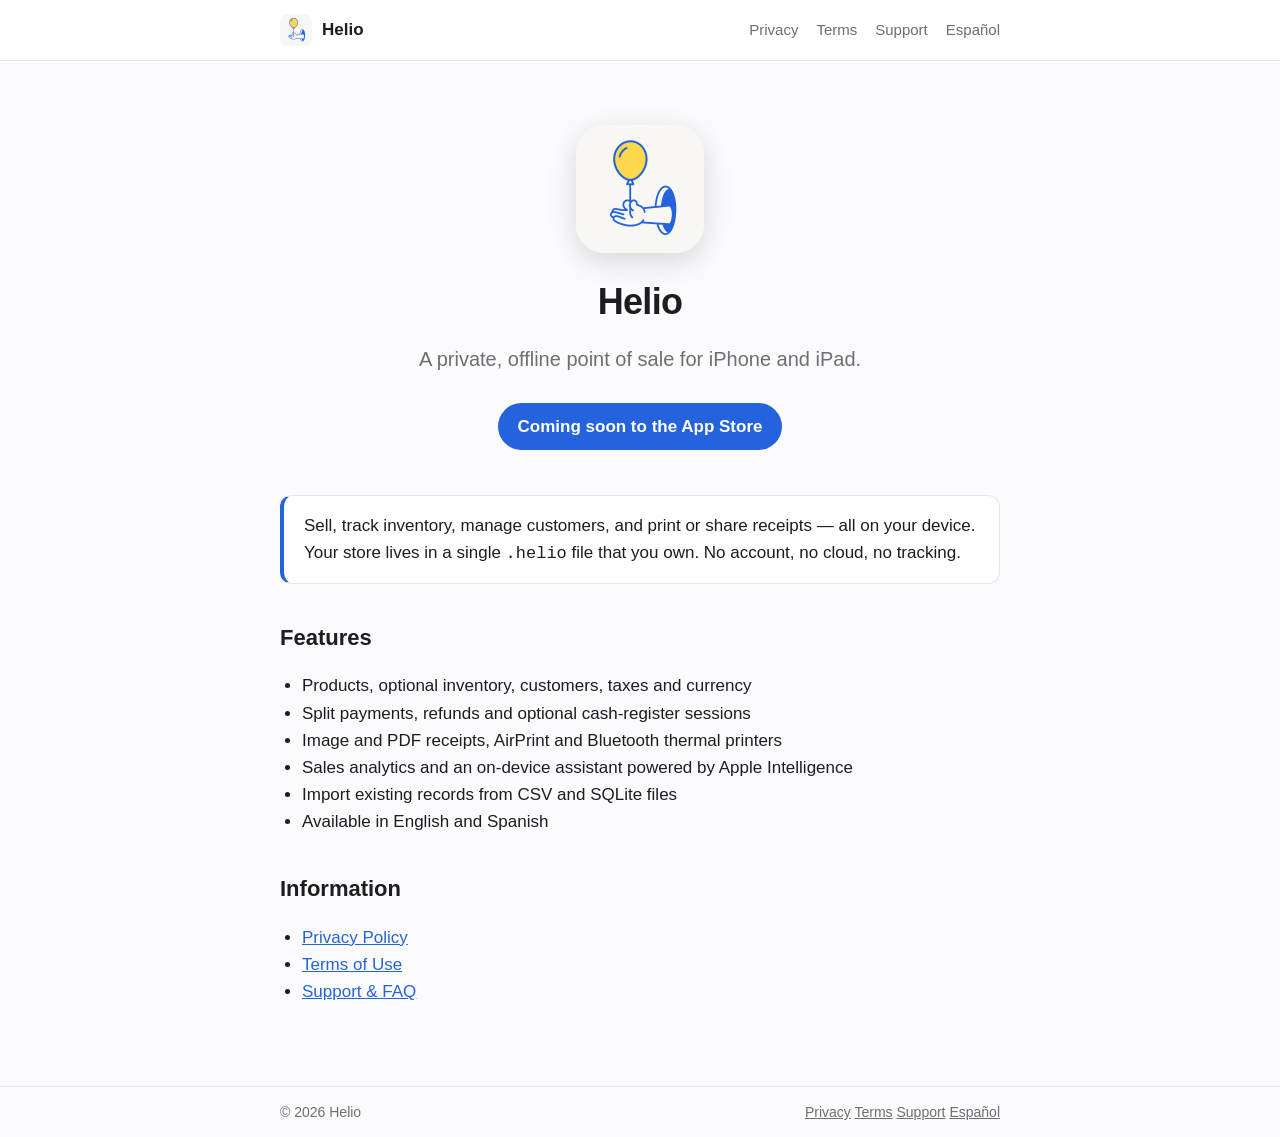
==== index.html @ c1da2124 "Helio legal & support site: privacy, terms, support (EN/ES) Co-Authored-By: Claude Opus 5 <noreply@a" ====
<!doctype html>
<html lang="en">
<head>
<meta charset="utf-8">
<meta name="viewport" content="width=device-width, initial-scale=1">
<title>Point of sale for iPhone and iPad · Helio</title>
<meta name="description" content="Point of sale for iPhone and iPad for Helio">
<link rel="icon" href="./assets/icon.png">
<style>
  :root { --accent: #2563DC; --bg: #fbfbfd; --fg: #1d1d1f; --muted: #6e6e73; --card: #fff; --line: #e5e5ea; }
  @media (prefers-color-scheme: dark) {
    :root { --bg: #000; --fg: #f5f5f7; --muted: #a1a1a6; --card: #1c1c1e; --line: #38383a; }
  }
  * { box-sizing: border-box; }
  body { margin: 0; background: var(--bg); color: var(--fg); font: 17px/1.6 -apple-system, BlinkMacSystemFont, "SF Pro Text", "Segoe UI", Roboto, sans-serif; -webkit-font-smoothing: antialiased; }
  header { border-bottom: 1px solid var(--line); background: var(--card); }
  .bar { max-width: 760px; margin: 0 auto; padding: 14px 20px; display: flex; align-items: center; gap: 16px; flex-wrap: wrap; }
  .brand { display: flex; align-items: center; gap: 10px; font-weight: 600; color: var(--fg); text-decoration: none; }
  .brand img { width: 32px; height: 32px; border-radius: 8px; }
  nav { margin-left: auto; display: flex; gap: 18px; font-size: 15px; }
  nav a { color: var(--muted); text-decoration: none; }
  nav a:hover, nav a[aria-current="page"] { color: var(--fg); }
  main { max-width: 760px; margin: 0 auto; padding: 40px 20px 64px; }
  h1 { font-size: 36px; line-height: 1.15; margin: 0 0 6px; letter-spacing: -0.02em; }
  h2 { font-size: 22px; margin: 36px 0 8px; }
  h3 { font-size: 18px; margin: 24px 0 4px; }
  .meta { color: var(--muted); font-size: 15px; margin-bottom: 28px; }
  .summary { background: var(--card); border: 1px solid var(--line); border-left: 4px solid var(--accent); border-radius: 12px; padding: 16px 20px; margin: 20px 0; }
  a { color: var(--accent); }
  ul { padding-left: 22px; }
  details { background: var(--card); border: 1px solid var(--line); border-radius: 12px; padding: 12px 18px; margin: 10px 0; }
  summary { cursor: pointer; font-weight: 600; }
  .button { display: inline-block; background: var(--accent); color: #fff; padding: 10px 20px; border-radius: 999px; text-decoration: none; font-weight: 600; }
  footer { border-top: 1px solid var(--line); color: var(--muted); font-size: 14px; }
  footer .bar { justify-content: space-between; }
  footer a { color: var(--muted); }
</style>
</head>
<body>
<header>
  <div class="bar">
    <a class="brand" href="./"><img src="./assets/icon.png" alt="">Helio</a>
    <nav><a href="./privacy/">Privacy</a> <a href="./terms/">Terms</a> <a href="./support/">Support</a> <a href="./es/" hreflang="es" lang="es">Español</a></nav>
  </div>
</header>
<main>

<div style="text-align:center;padding:24px 0 8px">
  <img src="./assets/icon.png" alt="Helio app icon" width="128" height="128" style="border-radius:28px;box-shadow:0 8px 30px rgba(0,0,0,.15)">
  <h1 style="margin-top:20px">Helio</h1>
  <p class="meta" style="font-size:20px">A private, offline point of sale for iPhone and iPad.</p>
  <p><a class="button" href="#" aria-disabled="true">Coming soon to the App Store</a></p>
</div>
<div class="summary">Sell, track inventory, manage customers, and print or share receipts — all on your device. Your store lives in a single <code>.helio</code> file that you own. No account, no cloud, no tracking.</div>
<h2>Features</h2>
<ul>
  <li>Products, optional inventory, customers, taxes and currency</li>
  <li>Split payments, refunds and optional cash-register sessions</li>
  <li>Image and PDF receipts, AirPrint and Bluetooth thermal printers</li>
  <li>Sales analytics and an on-device assistant powered by Apple Intelligence</li>
  <li>Import existing records from CSV and SQLite files</li>
  <li>Available in English and Spanish</li>
</ul>
<h2>Information</h2>
<ul>
  <li><a href="./privacy/">Privacy Policy</a></li>
  <li><a href="./terms/">Terms of Use</a></li>
  <li><a href="./support/">Support &amp; FAQ</a></li>
</ul>

</main>
<footer>
  <div class="bar">
    <span>© 2026 Helio</span>
    <span><a href="./privacy/">Privacy</a> <a href="./terms/">Terms</a> <a href="./support/">Support</a> <a href="./es/" hreflang="es" lang="es">Español</a></span>
  </div>
</footer>
</body>
</html>
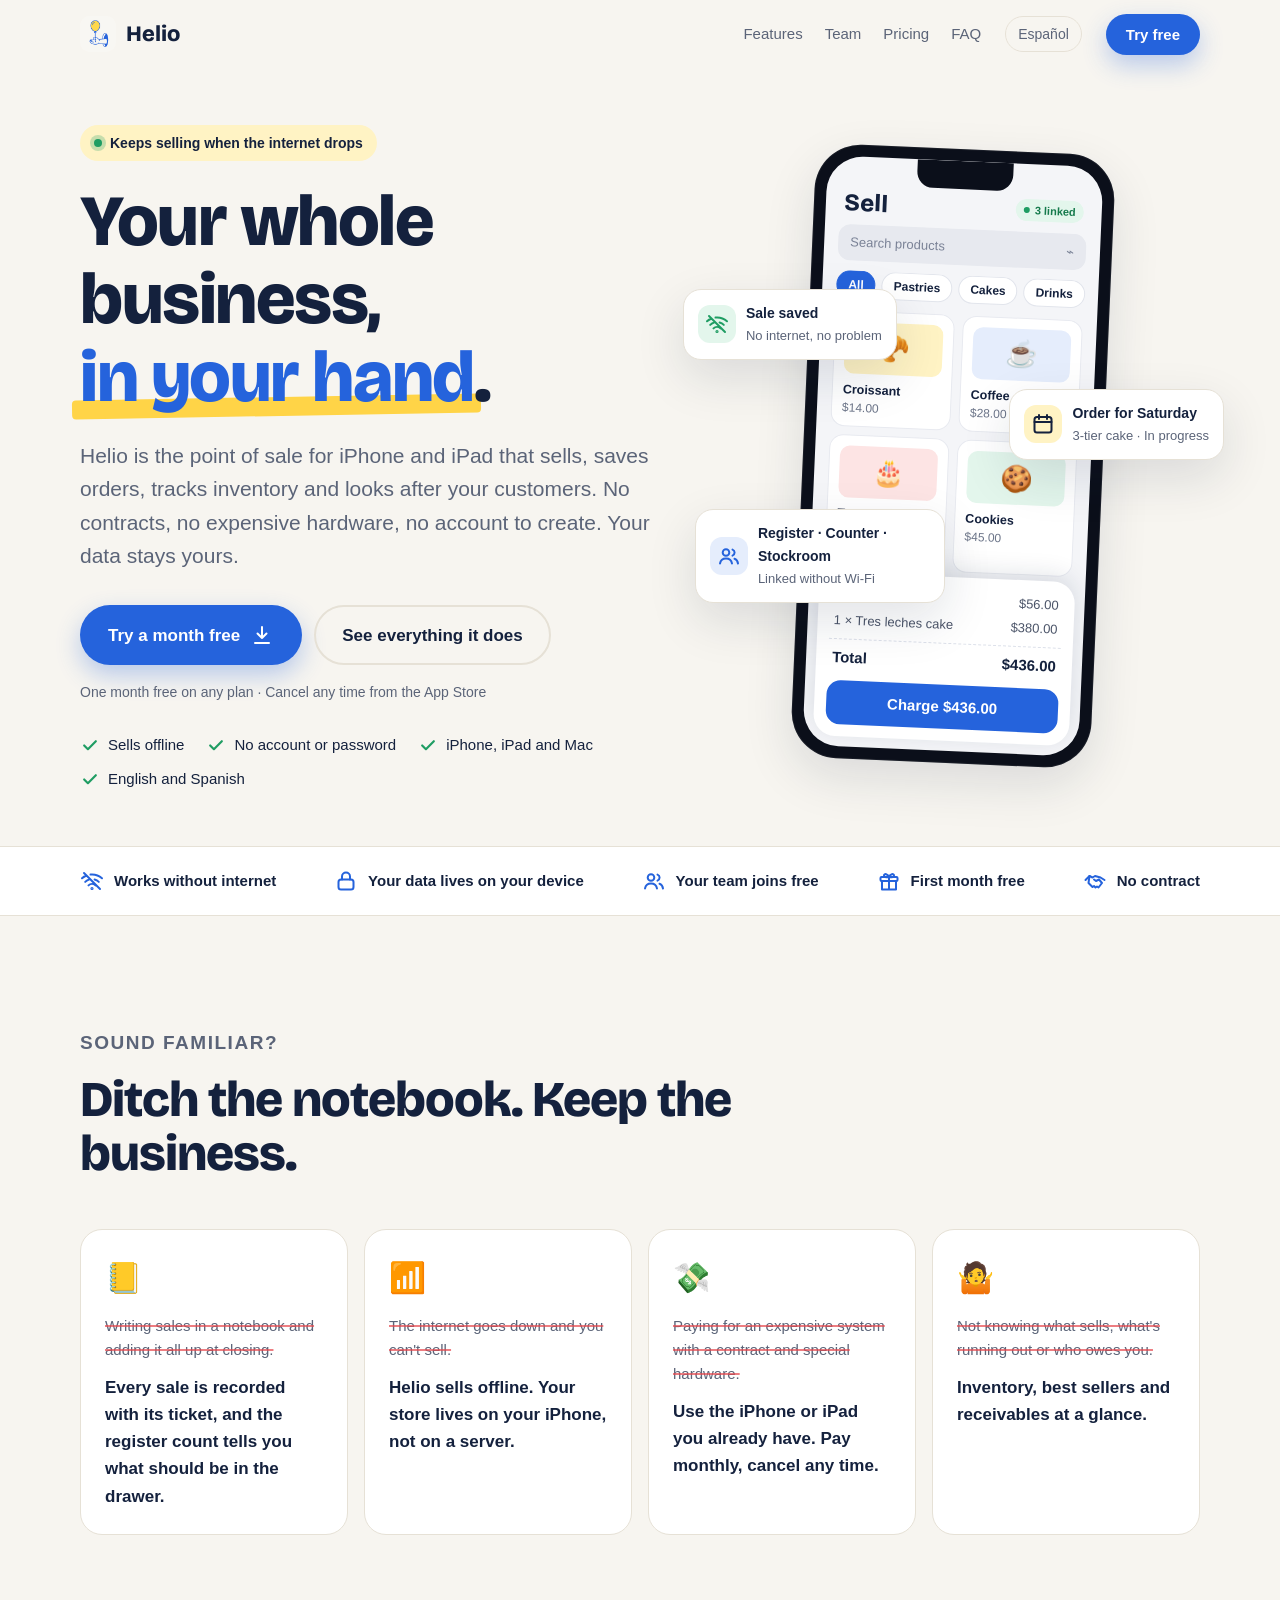
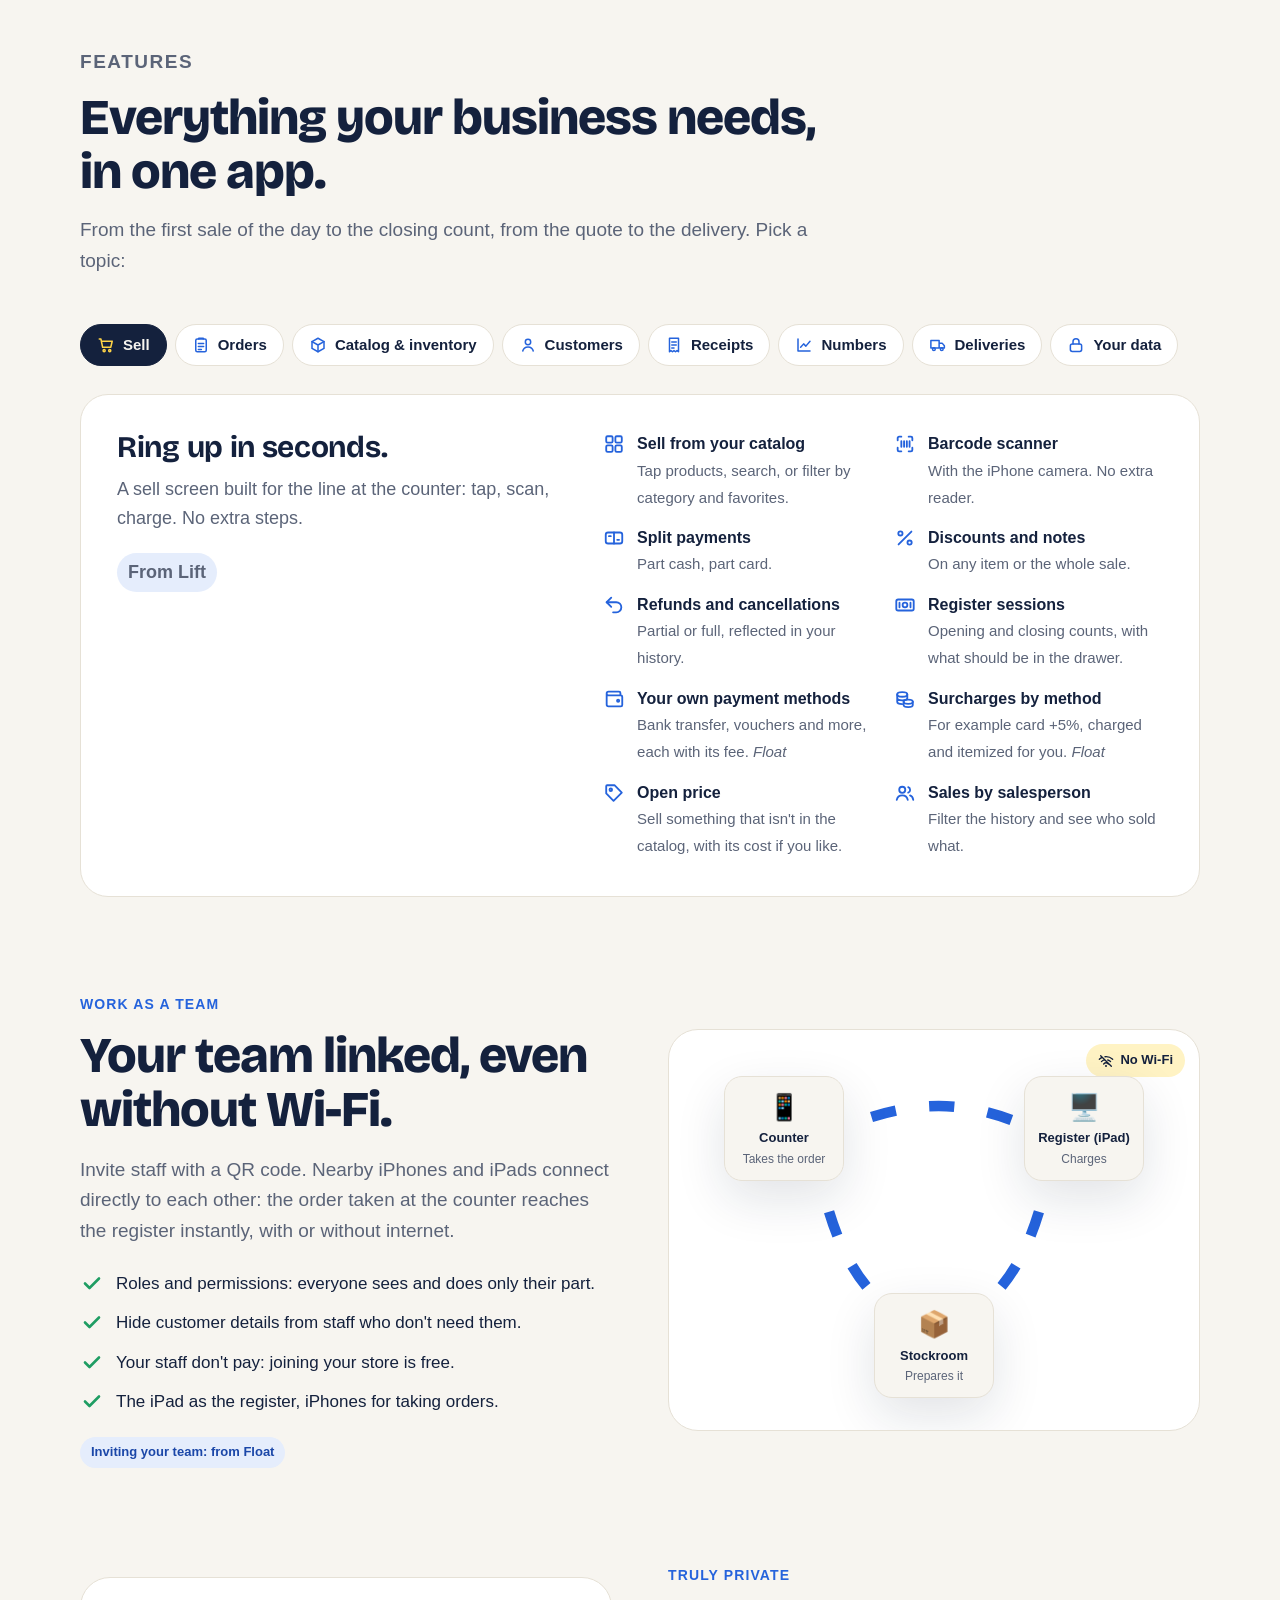
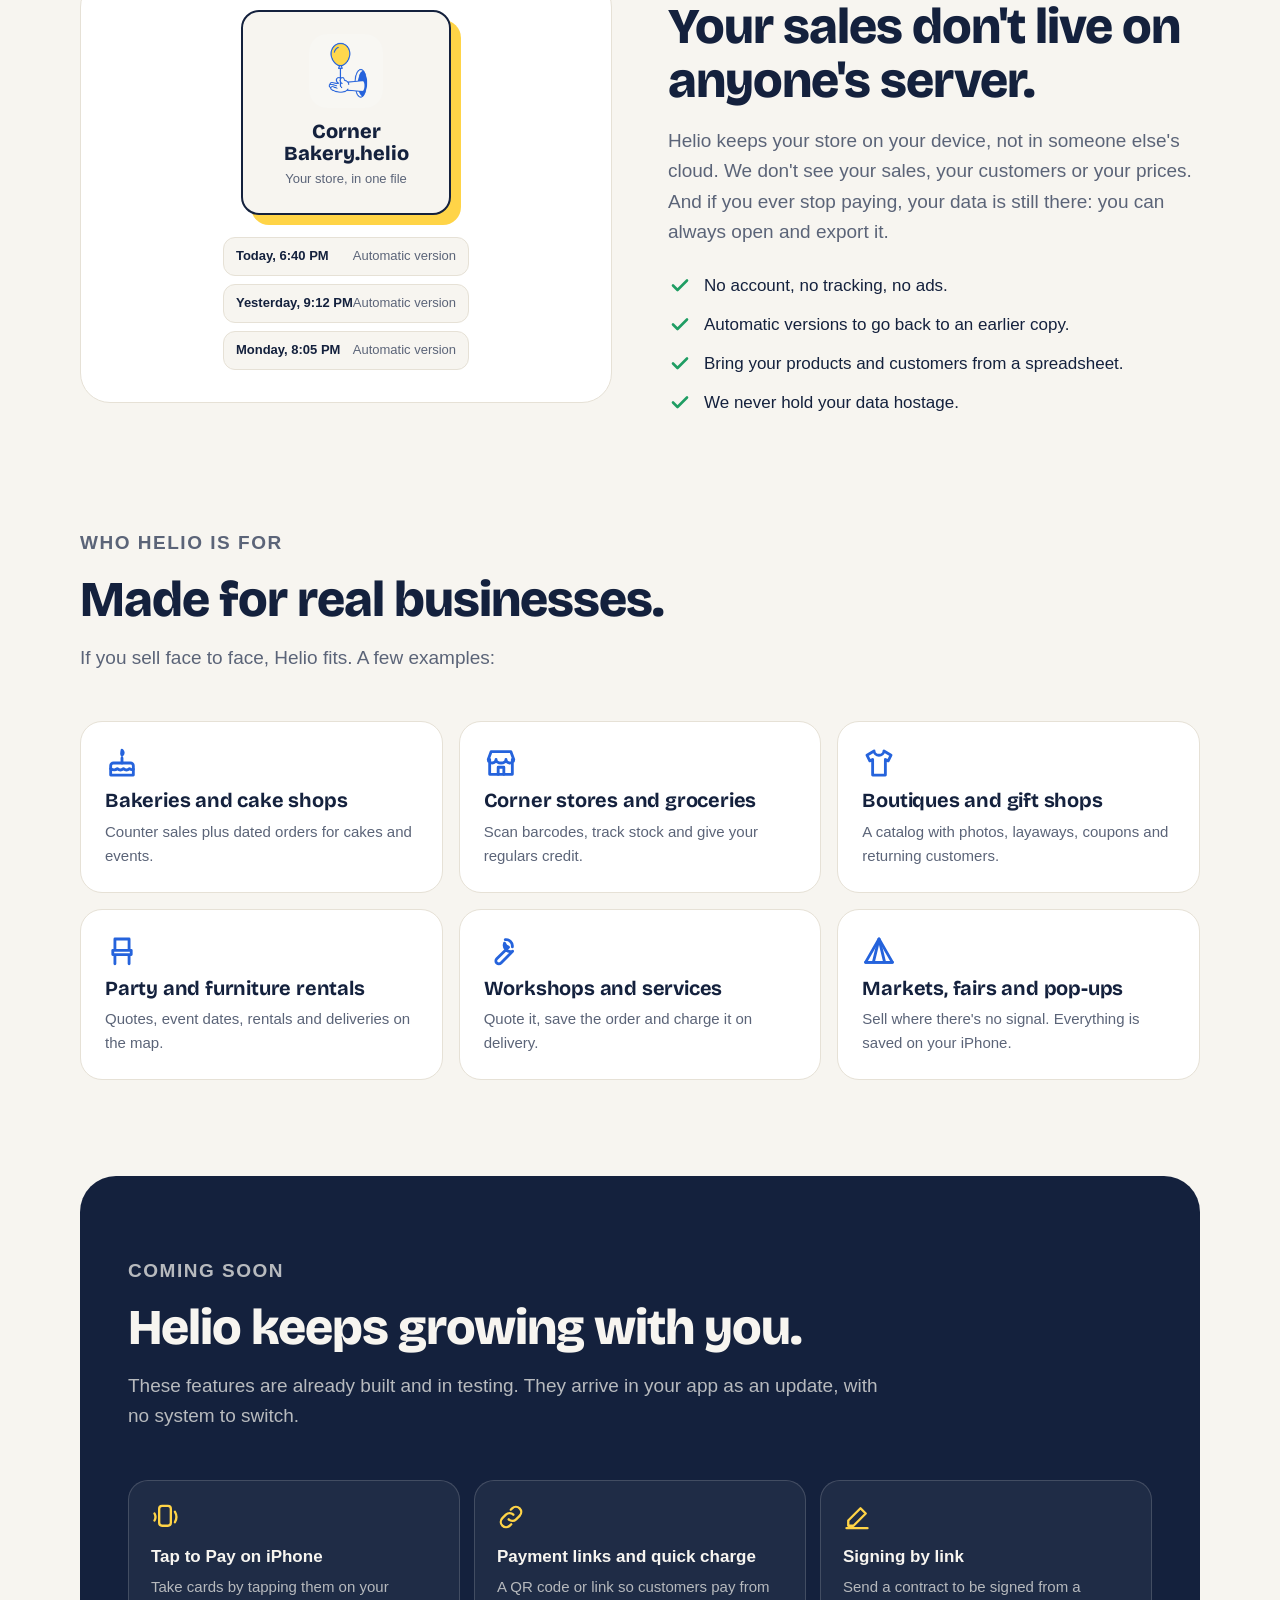
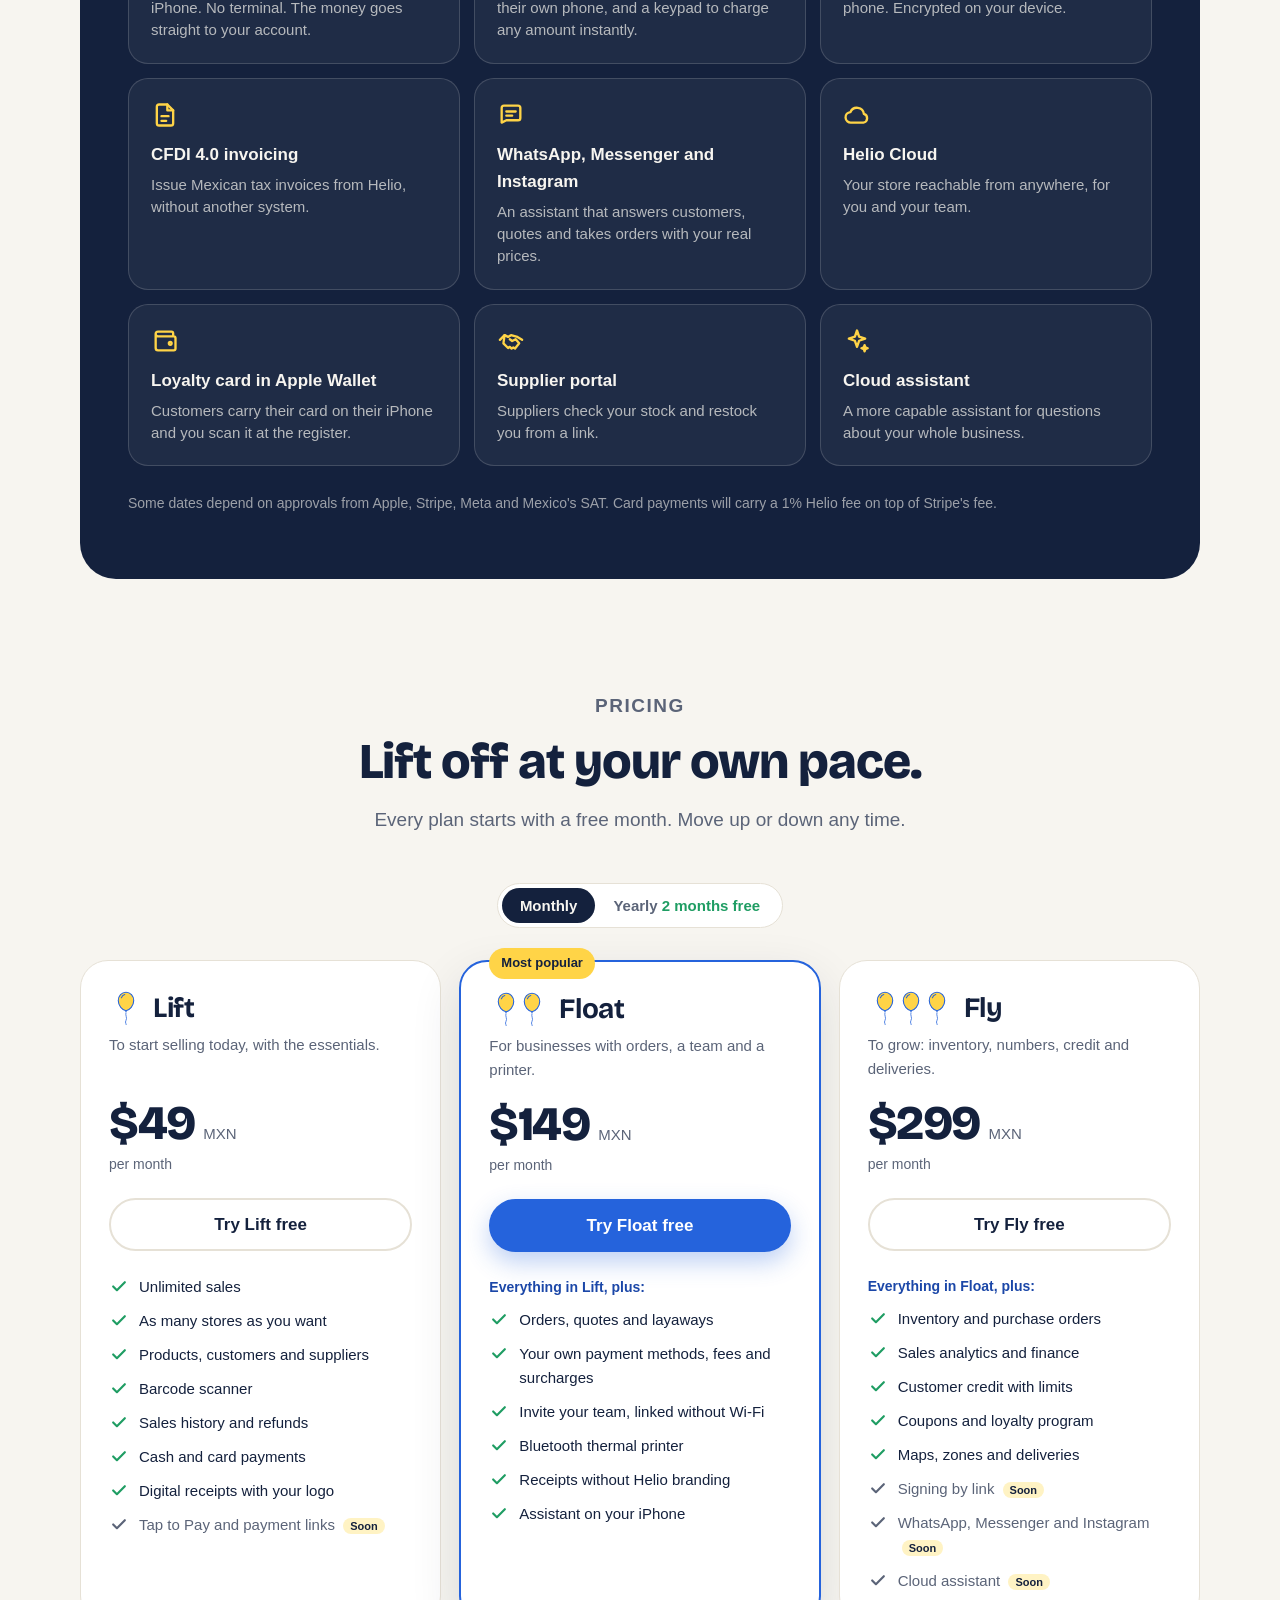
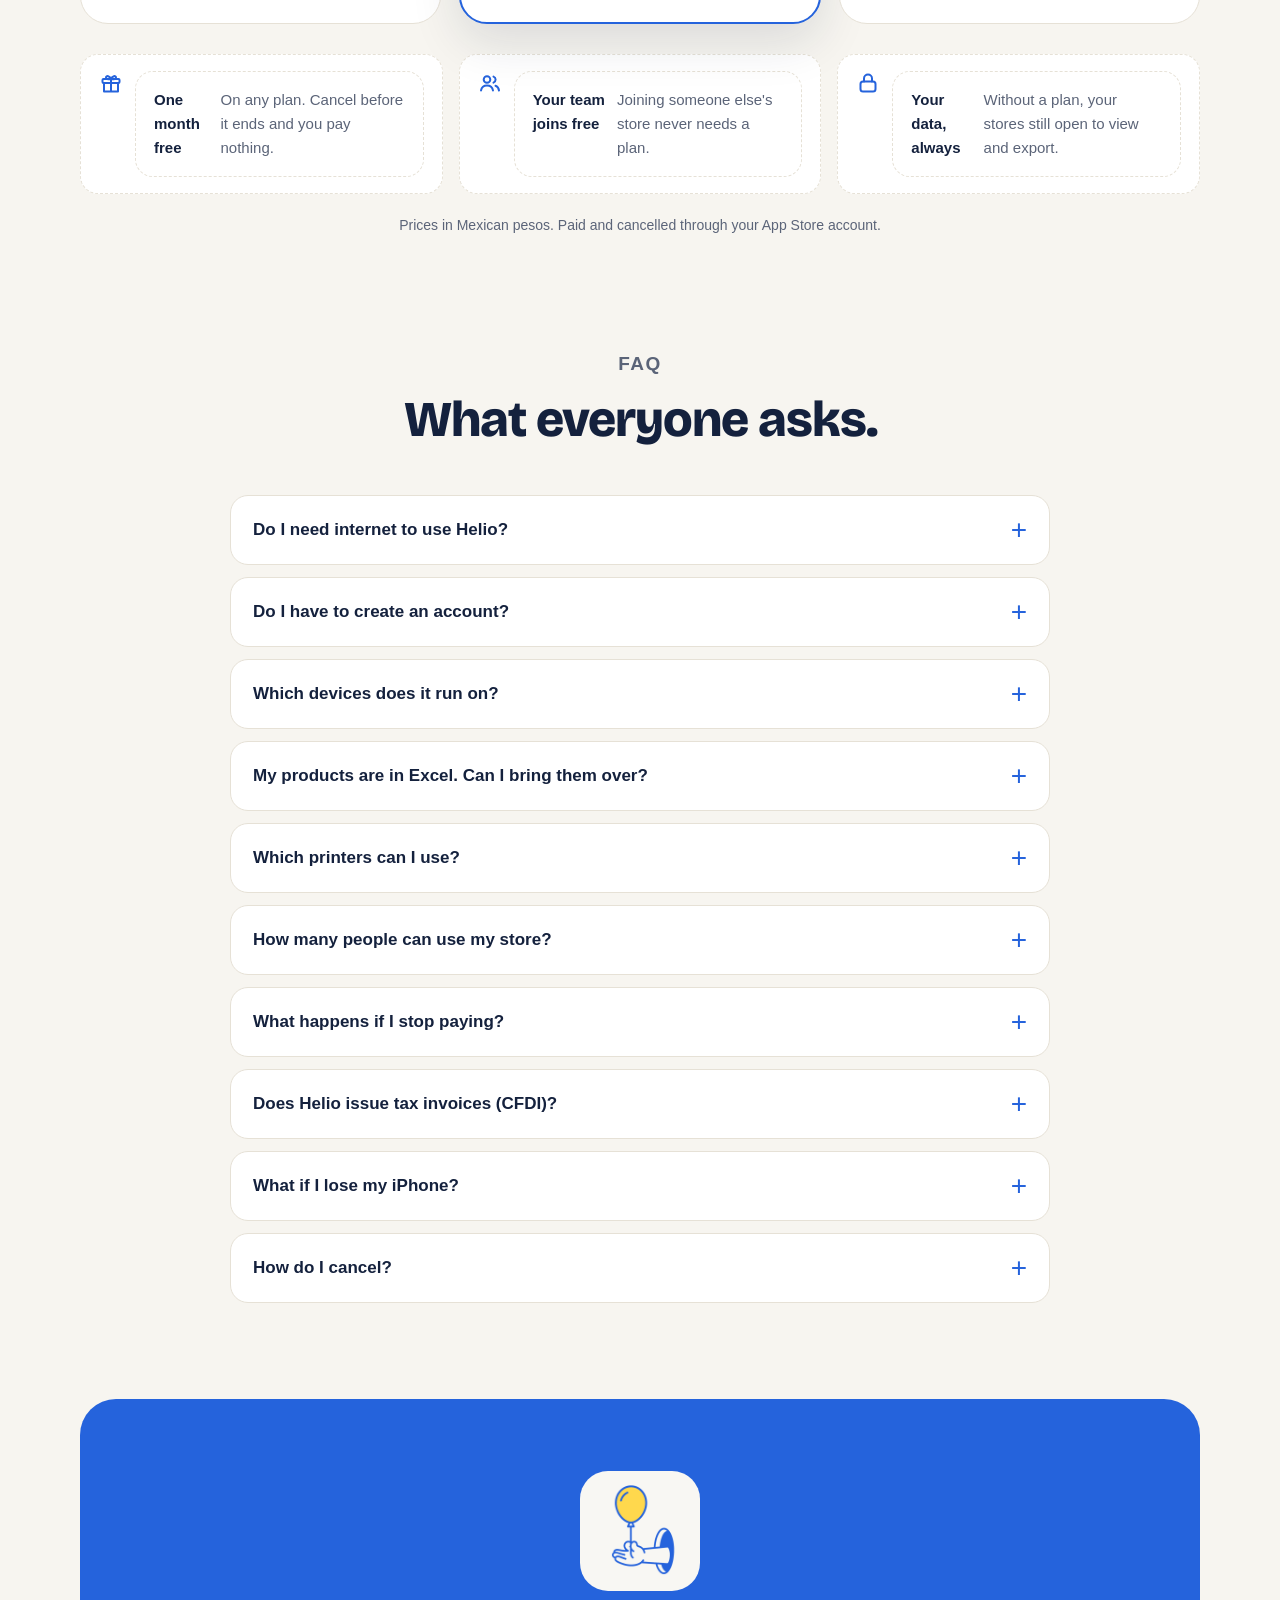
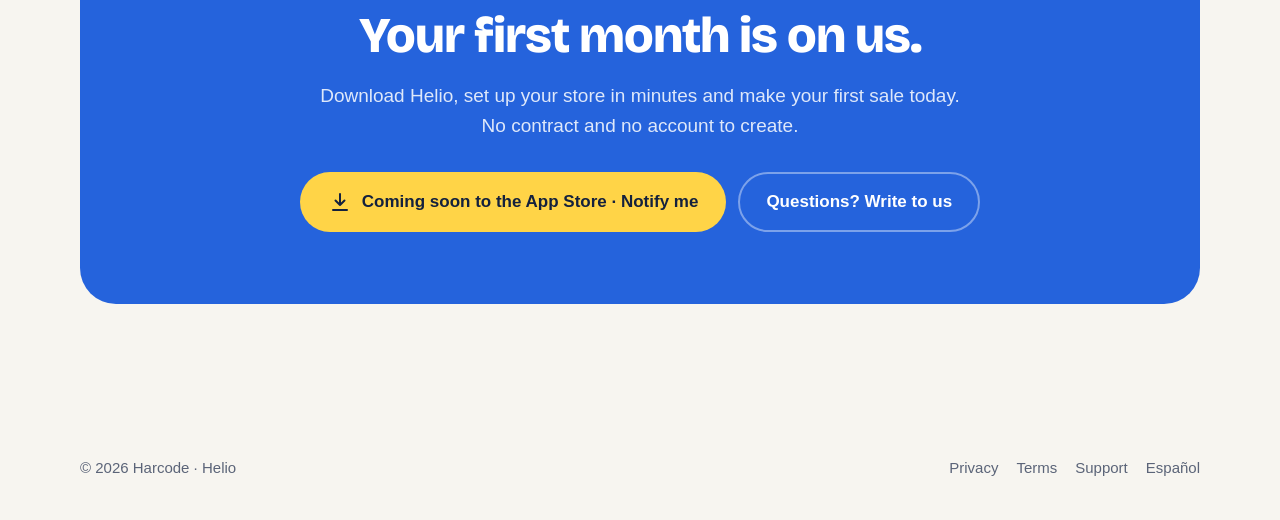
==== commit a55d9387: "Merge feature/landing-page into day/2026-11-27" ====
--- a/index.html
+++ b/index.html
@@ -1,79 +1,567 @@
 <!doctype html>
-<html lang="en">
+<html lang="en" class="no-js">
 <head>
 <meta charset="utf-8">
 <meta name="viewport" content="width=device-width, initial-scale=1">
-<title>Point of sale for iPhone and iPad · Helio</title>
-<meta name="description" content="Point of sale for iPhone and iPad for Helio">
+<title>Helio · Point of sale for iPhone and iPad</title>
+<meta name="description" content="Sell, take orders, track inventory and look after customers from your iPhone or iPad. Works offline, no account, no contract. Try Helio free for a month.">
+<link rel="canonical" href="https://helio.harcode.com/">
+<link rel="alternate" hreflang="en" href="https://helio.harcode.com/">
+<link rel="alternate" hreflang="es" href="https://helio.harcode.com/es/">
+<meta property="og:type" content="website">
+<meta property="og:title" content="Helio · Your whole business, in your hand">
+<meta property="og:description" content="The point of sale for iPhone and iPad that works without internet. Try it free for a month.">
+<meta property="og:image" content="https://helio.harcode.com/assets/icon.png">
+<meta name="theme-color" content="#F7F5F0">
 <link rel="icon" href="./assets/icon.png">
-<style>
-  :root { --accent: #2563DC; --bg: #fbfbfd; --fg: #1d1d1f; --muted: #6e6e73; --card: #fff; --line: #e5e5ea; }
-  @media (prefers-color-scheme: dark) {
-    :root { --bg: #000; --fg: #f5f5f7; --muted: #a1a1a6; --card: #1c1c1e; --line: #38383a; }
-  }
-  * { box-sizing: border-box; }
-  body { margin: 0; background: var(--bg); color: var(--fg); font: 17px/1.6 -apple-system, BlinkMacSystemFont, "SF Pro Text", "Segoe UI", Roboto, sans-serif; -webkit-font-smoothing: antialiased; }
-  header { border-bottom: 1px solid var(--line); background: var(--card); }
-  .bar { max-width: 760px; margin: 0 auto; padding: 14px 20px; display: flex; align-items: center; gap: 16px; flex-wrap: wrap; }
-  .brand { display: flex; align-items: center; gap: 10px; font-weight: 600; color: var(--fg); text-decoration: none; }
-  .brand img { width: 32px; height: 32px; border-radius: 8px; }
-  nav { margin-left: auto; display: flex; gap: 18px; font-size: 15px; }
-  nav a { color: var(--muted); text-decoration: none; }
-  nav a:hover, nav a[aria-current="page"] { color: var(--fg); }
-  main { max-width: 760px; margin: 0 auto; padding: 40px 20px 64px; }
-  h1 { font-size: 36px; line-height: 1.15; margin: 0 0 6px; letter-spacing: -0.02em; }
-  h2 { font-size: 22px; margin: 36px 0 8px; }
-  h3 { font-size: 18px; margin: 24px 0 4px; }
-  .meta { color: var(--muted); font-size: 15px; margin-bottom: 28px; }
-  .summary { background: var(--card); border: 1px solid var(--line); border-left: 4px solid var(--accent); border-radius: 12px; padding: 16px 20px; margin: 20px 0; }
-  a { color: var(--accent); }
-  ul { padding-left: 22px; }
-  details { background: var(--card); border: 1px solid var(--line); border-radius: 12px; padding: 12px 18px; margin: 10px 0; }
-  summary { cursor: pointer; font-weight: 600; }
-  .button { display: inline-block; background: var(--accent); color: #fff; padding: 10px 20px; border-radius: 999px; text-decoration: none; font-weight: 600; }
-  footer { border-top: 1px solid var(--line); color: var(--muted); font-size: 14px; }
-  footer .bar { justify-content: space-between; }
-  footer a { color: var(--muted); }
-</style>
+<link rel="apple-touch-icon" href="./assets/icon.png">
+<link rel="preconnect" href="https://fonts.googleapis.com">
+<link rel="preconnect" href="https://fonts.gstatic.com" crossorigin>
+<link rel="stylesheet" href="https://fonts.googleapis.com/css2?family=Bricolage+Grotesque:opsz,wght@12..96,600..800&display=swap">
+<link rel="stylesheet" href="./assets/landing.css">
 </head>
 <body>
-<header>
-  <div class="bar">
-    <a class="brand" href="./"><img src="./assets/icon.png" alt="">Helio</a>
-    <nav><a href="./privacy/">Privacy</a> <a href="./terms/">Terms</a> <a href="./support/">Support</a> <a href="./es/" hreflang="es" lang="es">Español</a></nav>
+<a class="skip" href="#main">Skip to content</a>
+
+<!-- Icon sprite -->
+<svg width="0" height="0" style="position:absolute" aria-hidden="true">
+  <symbol id="i-check" viewBox="0 0 24 24"><path d="M5 12.5l4.5 4.5L19 7.5"/></symbol>
+  <symbol id="i-cart" viewBox="0 0 24 24"><path d="M3 4h2.2l2.3 11h10.8l2-8H6.4"/><circle cx="9.5" cy="19.5" r="1.4"/><circle cx="17" cy="19.5" r="1.4"/></symbol>
+  <symbol id="i-scan" viewBox="0 0 24 24"><path d="M4 8V5.5A1.5 1.5 0 0 1 5.5 4H8M16 4h2.5A1.5 1.5 0 0 1 20 5.5V8M20 16v2.5a1.5 1.5 0 0 1-1.5 1.5H16M8 20H5.5A1.5 1.5 0 0 1 4 18.5V16M8 9v6M11 9v6M14 9v6M17 9v6"/></symbol>
+  <symbol id="i-split" viewBox="0 0 24 24"><rect x="3" y="6" width="18" height="12" rx="2.5"/><path d="M12 6v12M6.5 10h2M15.5 14h2"/></symbol>
+  <symbol id="i-percent" viewBox="0 0 24 24"><path d="M19 5L5 19"/><circle cx="7" cy="7" r="2.3"/><circle cx="17" cy="17" r="2.3"/></symbol>
+  <symbol id="i-undo" viewBox="0 0 24 24"><path d="M9 14L4 9l5-5"/><path d="M4 9h10.5a5.5 5.5 0 0 1 0 11H11"/></symbol>
+  <symbol id="i-cash" viewBox="0 0 24 24"><rect x="2.5" y="6" width="19" height="12" rx="2"/><circle cx="12" cy="12" r="2.6"/><path d="M6 9.5v5M18 9.5v5"/></symbol>
+  <symbol id="i-wallet" viewBox="0 0 24 24"><path d="M19 7V5.5A1.5 1.5 0 0 0 17.5 4H6a2 2 0 0 0 0 4h13.5A1.5 1.5 0 0 1 21 9.5v9a1.5 1.5 0 0 1-1.5 1.5H6a2 2 0 0 1-2-2V6"/><circle cx="16.5" cy="14" r="1.2"/></symbol>
+  <symbol id="i-person" viewBox="0 0 24 24"><circle cx="12" cy="8" r="3.6"/><path d="M5 20c.8-3.6 3.6-5.5 7-5.5s6.2 1.9 7 5.5"/></symbol>
+  <symbol id="i-users" viewBox="0 0 24 24"><circle cx="9" cy="8.5" r="3.3"/><path d="M3 19.5c.6-3.3 3-5 6-5s5.4 1.7 6 5"/><path d="M15.5 5.6a3.2 3.2 0 0 1 0 6M17.5 14.7c1.9.6 3.1 2.2 3.5 4.8"/></symbol>
+  <symbol id="i-clip" viewBox="0 0 24 24"><rect x="5" y="4" width="14" height="17" rx="2"/><path d="M9 4V3h6v1M8.5 10h7M8.5 14h7M8.5 18h4"/></symbol>
+  <symbol id="i-calendar" viewBox="0 0 24 24"><rect x="3.5" y="5" width="17" height="15.5" rx="2.5"/><path d="M3.5 10h17M8 3v4M16 3v4"/></symbol>
+  <symbol id="i-flag" viewBox="0 0 24 24"><path d="M5 21V4M5 4h11l-2 4 2 4H5"/></symbol>
+  <symbol id="i-sliders" viewBox="0 0 24 24"><path d="M4 7h10M18 7h2M4 17h4M12 17h8"/><circle cx="16" cy="7" r="2"/><circle cx="10" cy="17" r="2"/></symbol>
+  <symbol id="i-box" viewBox="0 0 24 24"><path d="M12 3l8 4.5v9L12 21l-8-4.5v-9z"/><path d="M4 7.5l8 4.5 8-4.5M12 12v9"/></symbol>
+  <symbol id="i-truck" viewBox="0 0 24 24"><path d="M2.5 6h11v10h-11zM13.5 9.5h4l3 3.5V16h-7"/><circle cx="6.5" cy="17.5" r="1.8"/><circle cx="17" cy="17.5" r="1.8"/></symbol>
+  <symbol id="i-tag" viewBox="0 0 24 24"><path d="M3.5 12.5V4.5a1 1 0 0 1 1-1h8l8 8-9 9z"/><circle cx="8.5" cy="8.5" r="1.4"/></symbol>
+  <symbol id="i-import" viewBox="0 0 24 24"><path d="M12 3v11M7.5 9.5L12 14l4.5-4.5M4 15v3.5A1.5 1.5 0 0 0 5.5 20h13a1.5 1.5 0 0 0 1.5-1.5V15"/></symbol>
+  <symbol id="i-history" viewBox="0 0 24 24"><path d="M3.5 12a8.5 8.5 0 1 0 2.6-6.1M3.5 4v4.2h4.2"/><path d="M12 7.5V12l3 2"/></symbol>
+  <symbol id="i-credit" viewBox="0 0 24 24"><rect x="2.5" y="5" width="19" height="14" rx="2.5"/><path d="M2.5 9.5h19M6 15h4"/></symbol>
+  <symbol id="i-star" viewBox="0 0 24 24"><path d="M12 3.5l2.6 5.3 5.9.9-4.3 4.1 1 5.8L12 16.9l-5.2 2.7 1-5.8L3.5 9.7l5.9-.9z"/></symbol>
+  <symbol id="i-merge" viewBox="0 0 24 24"><circle cx="6" cy="5" r="2"/><circle cx="6" cy="19" r="2"/><circle cx="18" cy="12" r="2"/><path d="M6 7v10M6 7c0 4 4 5 10 5"/></symbol>
+  <symbol id="i-eye" viewBox="0 0 24 24"><path d="M2.5 12S6 5.5 12 5.5 21.5 12 21.5 12 18 18.5 12 18.5 2.5 12 2.5 12z"/><circle cx="12" cy="12" r="2.8"/><path d="M4 20L20 4"/></symbol>
+  <symbol id="i-receipt" viewBox="0 0 24 24"><path d="M6 3h12v18l-2-1.5-2 1.5-2-1.5-2 1.5-2-1.5L6 21z"/><path d="M9 8h6M9 12h6M9 16h3"/></symbol>
+  <symbol id="i-printer" viewBox="0 0 24 24"><path d="M7 9V3.5h10V9"/><rect x="3" y="9" width="18" height="8" rx="2"/><path d="M7 14h10v6.5H7z"/></symbol>
+  <symbol id="i-image" viewBox="0 0 24 24"><rect x="3" y="4" width="18" height="16" rx="2.5"/><circle cx="9" cy="9.5" r="1.8"/><path d="M21 16l-5-5-9 9"/></symbol>
+  <symbol id="i-qr" viewBox="0 0 24 24"><rect x="3.5" y="3.5" width="6.5" height="6.5" rx="1"/><rect x="14" y="3.5" width="6.5" height="6.5" rx="1"/><rect x="3.5" y="14" width="6.5" height="6.5" rx="1"/><path d="M14 14h2.5v2.5H14zM18 18h2.5v2.5H18zM18 14h2.5M14 18v2.5"/></symbol>
+  <symbol id="i-store" viewBox="0 0 24 24"><path d="M4 9.5V20h16V9.5M3 9.5L5 4h14l2 5.5c0 1.5-1.3 2.5-2.8 2.5S15.5 11 15.5 9.5c0 1.5-1.6 2.5-3.5 2.5s-3.5-1-3.5-2.5C8.5 11 7.3 12 5.8 12S3 11 3 9.5z"/><path d="M10 20v-5h4v5"/></symbol>
+  <symbol id="i-chart" viewBox="0 0 24 24"><path d="M4 20V4M4 20h16"/><path d="M7.5 15l4-4.5 3 3L20 7"/></symbol>
+  <symbol id="i-trend" viewBox="0 0 24 24"><path d="M3 17l6-6 4 4 8-8"/><path d="M15 7h6v6"/></symbol>
+  <symbol id="i-coins" viewBox="0 0 24 24"><ellipse cx="9" cy="7" rx="5.5" ry="2.5"/><path d="M3.5 7v4c0 1.4 2.5 2.5 5.5 2.5s5.5-1.1 5.5-2.5V7M3.5 11v4c0 1.4 2.5 2.5 5.5 2.5"/><ellipse cx="15.5" cy="15" rx="5" ry="2.3"/><path d="M10.5 15v3.5c0 1.3 2.2 2.3 5 2.3s5-1 5-2.3V15"/></symbol>
+  <symbol id="i-sparkle" viewBox="0 0 24 24"><path d="M12 3l1.8 5.2L19 10l-5.2 1.8L12 17l-1.8-5.2L5 10l5.2-1.8z"/><path d="M18.5 15.5l.7 2 2 .7-2 .7-.7 2-.7-2-2-.7 2-.7z"/></symbol>
+  <symbol id="i-grid" viewBox="0 0 24 24"><rect x="3.5" y="3.5" width="7" height="7" rx="1.5"/><rect x="13.5" y="3.5" width="7" height="7" rx="1.5"/><rect x="3.5" y="13.5" width="7" height="7" rx="1.5"/><rect x="13.5" y="13.5" width="7" height="7" rx="1.5"/></symbol>
+  <symbol id="i-map" viewBox="0 0 24 24"><path d="M9 4L3.5 6v14L9 18l6 2 5.5-2V4L15 6z"/><path d="M9 4v14M15 6v14"/></symbol>
+  <symbol id="i-pin" viewBox="0 0 24 24"><path d="M12 21s-6.5-6-6.5-11a6.5 6.5 0 0 1 13 0c0 5-6.5 11-6.5 11z"/><circle cx="12" cy="10" r="2.3"/></symbol>
+  <symbol id="i-route" viewBox="0 0 24 24"><circle cx="6" cy="18" r="2.2"/><circle cx="18" cy="6" r="2.2"/><path d="M8.2 18H15a3 3 0 0 0 0-6H9a3 3 0 0 1 0-6h6.8"/></symbol>
+  <symbol id="i-lock" viewBox="0 0 24 24"><rect x="4.5" y="10.5" width="15" height="10" rx="2.5"/><path d="M8 10.5V7.5a4 4 0 0 1 8 0v3"/></symbol>
+  <symbol id="i-file" viewBox="0 0 24 24"><path d="M14 3H7a2 2 0 0 0-2 2v14a2 2 0 0 0 2 2h10a2 2 0 0 0 2-2V8z"/><path d="M14 3v5h5"/></symbol>
+  <symbol id="i-download" viewBox="0 0 24 24"><path d="M12 4v11M7.5 10.5L12 15l4.5-4.5M5 20h14"/></symbol>
+  <symbol id="i-wifi-off" viewBox="0 0 24 24"><path d="M4 4l16 16M8.5 16.4a5 5 0 0 1 7 0M5.2 12.9a10 10 0 0 1 4.3-2.5M14.6 10.5a10 10 0 0 1 4.2 2.4M2 9.3a15 15 0 0 1 4.4-2.8M10.5 5.6A15 15 0 0 1 22 9.3"/><circle cx="12" cy="19.5" r=".6"/></symbol>
+  <symbol id="i-device" viewBox="0 0 24 24"><rect x="6" y="2.5" width="12" height="19" rx="3"/><path d="M10.5 18.5h3"/></symbol>
+  <symbol id="i-gift" viewBox="0 0 24 24"><rect x="3.5" y="8" width="17" height="4" rx="1"/><path d="M5 12v8.5h14V12M12 8v12.5M12 8c-1-3-5-4-5-1.5S12 8 12 8zM12 8c1-3 5-4 5-1.5S12 8 12 8z"/></symbol>
+  <symbol id="i-tap" viewBox="0 0 24 24"><rect x="7" y="2.5" width="10" height="17" rx="2.5"/><path d="M3 9a6 6 0 0 1 0 6M20.5 7.5a9 9 0 0 1 0 9"/></symbol>
+  <symbol id="i-link" viewBox="0 0 24 24"><path d="M10 14a4.5 4.5 0 0 0 6.4 0l3-3a4.5 4.5 0 0 0-6.4-6.4l-1.2 1.2"/><path d="M14 10a4.5 4.5 0 0 0-6.4 0l-3 3a4.5 4.5 0 0 0 6.4 6.4l1.2-1.2"/></symbol>
+  <symbol id="i-pen" viewBox="0 0 24 24"><path d="M15 4.5l4.5 4.5L9 19.5H4.5V15z"/><path d="M3 21.5h18"/></symbol>
+  <symbol id="i-chat" viewBox="0 0 24 24"><path d="M4 18.5V6a2 2 0 0 1 2-2h12a2 2 0 0 1 2 2v8.5a2 2 0 0 1-2 2H8z"/><path d="M8 9h8M8 12.5h5"/></symbol>
+  <symbol id="i-cloud" viewBox="0 0 24 24"><path d="M7 18.5a4.5 4.5 0 0 1-.6-9 6 6 0 0 1 11.5 1.6A3.8 3.8 0 0 1 17.5 18.5z"/></symbol>
+  <symbol id="i-invoice" viewBox="0 0 24 24"><path d="M14 3H7a2 2 0 0 0-2 2v14a2 2 0 0 0 2 2h10a2 2 0 0 0 2-2V8z"/><path d="M14 3v5h5M9 13h6M9 17h4"/></symbol>
+  <symbol id="i-handshake" viewBox="0 0 24 24"><path d="M2.5 11l4-4 3 1.5L12 7l5.5 1.5 4 2.5"/><path d="M6.5 7l-1 7 4 4 1.5-1 1.5 1.5 1.5-1 1.5 1 3.5-4.5-3-3.5-3 1.5-2-1.5"/></symbol>
+  <symbol id="i-cake" viewBox="0 0 24 24"><path d="M4 20.5h16V14a2 2 0 0 0-2-2H6a2 2 0 0 0-2 2z"/><path d="M4 16c2 1.2 3.3 1.2 4.7 0 1.4 1.2 2.9 1.2 4.3 0 1.4 1.2 2.9 1.2 4.3 0 1.1.8 1.8.9 2.7.4M12 12V8.5M12 6.5c-.9-1 0-2.5 0-3.5.9 1 1 2.5 0 3.5z"/></symbol>
+  <symbol id="i-shirt" viewBox="0 0 24 24"><path d="M8.5 3.5L3.5 6.5l2 4 2-1v11h9v-11l2 1 2-4-5-3c0 1.7-1.6 3-3.5 3s-3.5-1.3-3.5-3z"/></symbol>
+  <symbol id="i-chair" viewBox="0 0 24 24"><path d="M7 3.5h10v8H7zM5.5 11.5h13v3h-13zM7 14.5V21M17 14.5V21"/></symbol>
+  <symbol id="i-wrench" viewBox="0 0 24 24"><path d="M14.5 6.5a4.5 4.5 0 0 0 5.7 5.7L12 20.5a2.1 2.1 0 0 1-3-3l8.3-8.2a4.5 4.5 0 0 1-2.8-2.8zM15 4a4.5 4.5 0 0 1 5 5"/></symbol>
+  <symbol id="i-tent" viewBox="0 0 24 24"><path d="M12 3.5L2.5 20h19z"/><path d="M12 3.5L8 20M12 3.5l4 16.5M2.5 20h19"/></symbol>
+  <symbol id="balloon" viewBox="0 0 60 110"><path d="M30 4c14 0 25 11.5 25 27 0 17-13 31-25 33C18 62 5 48 5 31 5 15.5 16 4 30 4z" fill="#FFD447" stroke="#2563DC" stroke-width="3.5"/><path d="M15 22c2-6 6-9.5 11-10.5" stroke="#2563DC" stroke-width="3.5" stroke-linecap="round" fill="none"/><path d="M26 64l4 5 4-5z" fill="#2563DC"/><path d="M30 69c-3 10 5 18 0 26s3 12 0 15" stroke="#2563DC" stroke-width="2.5" fill="none"/></symbol>
+</svg>
+
+<header class="top">
+  <div class="wrap">
+    <a class="brand" href="./"><img src="./assets/icon.png" alt="" width="36" height="36">Helio</a>
+    <nav aria-label="Main">
+      <a href="#features">Features</a>
+      <a href="#team">Team</a>
+      <a href="#pricing">Pricing</a>
+      <a href="#faq">FAQ</a>
+    </nav>
+    <a class="lang" href="./es/" hreflang="es" lang="es">Español</a>
+    <a class="btn btn-primary" href="#download" data-download data-live-label="Download"><span data-label>Try free</span></a>
   </div>
 </header>
-<main>
-
-<div style="text-align:center;padding:24px 0 8px">
-  <img src="./assets/icon.png" alt="Helio app icon" width="128" height="128" style="border-radius:28px;box-shadow:0 8px 30px rgba(0,0,0,.15)">
-  <h1 style="margin-top:20px">Helio</h1>
-  <p class="meta" style="font-size:20px">A private, offline point of sale for iPhone and iPad.</p>
-  <p><a class="button" href="#" aria-disabled="true">Coming soon to the App Store</a></p>
+
+<main id="main">
+
+<!-- HERO -->
+<section class="hero">
+  <div class="balloons" aria-hidden="true">
+    <svg class="balloon"><use href="#balloon"/></svg>
+    <svg class="balloon"><use href="#balloon"/></svg>
+    <svg class="balloon"><use href="#balloon"/></svg>
+    <svg class="balloon"><use href="#balloon"/></svg>
+  </div>
+  <div class="wrap">
+    <div>
+      <span class="eyebrow"><span class="dot"></span>Keeps selling when the internet drops</span>
+      <h1>Your whole business, <em>in your hand</em>.</h1>
+      <p class="lede">Helio is the point of sale for iPhone and iPad that sells, saves orders, tracks inventory and looks after your customers. No contracts, no expensive hardware, no account to create. Your data stays yours.</p>
+      <div class="ctas">
+        <a class="btn btn-primary" href="#download" data-download data-live-label="Try a month free"><span data-label>Try a month free</span> <svg class="icon"><use href="#i-download"/></svg></a>
+        <a class="btn btn-ghost" href="#features">See everything it does</a>
+      </div>
+      <p class="fine">One month free on any plan · Cancel any time from the App Store</p>
+      <ul class="ticks">
+        <li><svg class="icon"><use href="#i-check"/></svg>Sells offline</li>
+        <li><svg class="icon"><use href="#i-check"/></svg>No account or password</li>
+        <li><svg class="icon"><use href="#i-check"/></svg>iPhone, iPad and Mac</li>
+        <li><svg class="icon"><use href="#i-check"/></svg>English and Spanish</li>
+      </ul>
+    </div>
+
+    <div class="device-stage" aria-label="Helio's Sell screen on an iPhone" role="img">
+      <div class="phone" aria-hidden="true">
+        <div class="screen">
+          <div class="notch"></div>
+          <div class="scr-head"><b>Sell</b><span class="pill"><i></i>3 linked</span></div>
+          <div class="search"><span>Search products</span><span>⌁</span></div>
+          <div class="chips"><span class="on">All</span><span>Pastries</span><span>Cakes</span><span>Drinks</span></div>
+          <div class="grid-prod">
+            <div class="prod"><div class="sw" style="background:#FFF3C4">🥐</div><b>Croissant</b><span>$14.00</span></div>
+            <div class="prod"><div class="sw" style="background:#E5EDFC">☕️</div><b>Coffee</b><span>$28.00</span></div>
+            <div class="prod"><div class="sw" style="background:#FDE4E4">🎂</div><b>Tres leches cake</b><span>$380.00</span></div>
+            <div class="prod"><div class="sw" style="background:#E3F6EC">🍪</div><b>Cookies</b><span>$45.00</span></div>
+          </div>
+          <div class="cart">
+            <div class="row"><span>2 × Coffee</span><span>$56.00</span></div>
+            <div class="row"><span>1 × Tres leches cake</span><span>$380.00</span></div>
+            <div class="row total"><span>Total</span><span>$436.00</span></div>
+            <div class="pay">Charge $436.00</div>
+          </div>
+        </div>
+      </div>
+      <div class="float-card fc-1" aria-hidden="true"><span class="ic" style="background:#E3F6EC;color:#1F9D63"><svg class="icon"><use href="#i-wifi-off"/></svg></span><div><b>Sale saved</b><span>No internet, no problem</span></div></div>
+      <div class="float-card fc-2" aria-hidden="true"><span class="ic" style="background:#FFF3C4;color:#14213D"><svg class="icon"><use href="#i-calendar"/></svg></span><div><b>Order for Saturday</b><span>3-tier cake · In progress</span></div></div>
+      <div class="float-card fc-3" aria-hidden="true"><span class="ic" style="background:#E5EDFC;color:#2563DC"><svg class="icon"><use href="#i-users"/></svg></span><div><b>Register · Counter · Stockroom</b><span>Linked without Wi-Fi</span></div></div>
+    </div>
+  </div>
+</section>
+
+<div class="strip">
+  <div class="wrap">
+    <div><svg class="icon"><use href="#i-wifi-off"/></svg>Works without internet</div>
+    <div><svg class="icon"><use href="#i-lock"/></svg>Your data lives on your device</div>
+    <div><svg class="icon"><use href="#i-users"/></svg>Your team joins free</div>
+    <div><svg class="icon"><use href="#i-gift"/></svg>First month free</div>
+    <div><svg class="icon"><use href="#i-handshake"/></svg>No contract</div>
+  </div>
 </div>
-<div class="summary">Sell, track inventory, manage customers, and print or share receipts — all on your device. Your store lives in a single <code>.helio</code> file that you own. No account, no cloud, no tracking.</div>
-<h2>Features</h2>
-<ul>
-  <li>Products, optional inventory, customers, taxes and currency</li>
-  <li>Split payments, refunds and optional cash-register sessions</li>
-  <li>Image and PDF receipts, AirPrint and Bluetooth thermal printers</li>
-  <li>Sales analytics and an on-device assistant powered by Apple Intelligence</li>
-  <li>Import existing records from CSV and SQLite files</li>
-  <li>Available in English and Spanish</li>
-</ul>
-<h2>Information</h2>
-<ul>
-  <li><a href="./privacy/">Privacy Policy</a></li>
-  <li><a href="./terms/">Terms of Use</a></li>
-  <li><a href="./support/">Support &amp; FAQ</a></li>
-</ul>
+
+<!-- PAINS -->
+<section class="block">
+  <div class="wrap">
+    <div class="head reveal">
+      <p class="kicker">Sound familiar?</p>
+      <h2>Ditch the notebook. Keep the business.</h2>
+    </div>
+    <div class="pains">
+      <div class="pain reveal"><div class="emoji">📒</div><p class="was">Writing sales in a notebook and adding it all up at closing.</p><p class="now">Every sale is recorded with its ticket, and the register count tells you what should be in the drawer.</p></div>
+      <div class="pain reveal"><div class="emoji">📶</div><p class="was">The internet goes down and you can't sell.</p><p class="now">Helio sells offline. Your store lives on your iPhone, not on a server.</p></div>
+      <div class="pain reveal"><div class="emoji">💸</div><p class="was">Paying for an expensive system with a contract and special hardware.</p><p class="now">Use the iPhone or iPad you already have. Pay monthly, cancel any time.</p></div>
+      <div class="pain reveal"><div class="emoji">🤷</div><p class="was">Not knowing what sells, what's running out or who owes you.</p><p class="now">Inventory, best sellers and receivables at a glance.</p></div>
+    </div>
+  </div>
+</section>
+
+<!-- FEATURES -->
+<section class="block" id="features" style="padding-top:0">
+  <div class="wrap">
+    <div class="head reveal">
+      <p class="kicker">Features</p>
+      <h2>Everything your business needs, in one app.</h2>
+      <p>From the first sale of the day to the closing count, from the quote to the delivery. Pick a topic:</p>
+    </div>
+
+    <div class="tabs" role="tablist" aria-label="Helio features">
+      <button role="tab" id="t-sell" aria-controls="p-sell" aria-selected="true"><svg class="icon"><use href="#i-cart"/></svg>Sell</button>
+      <button role="tab" id="t-orders" aria-controls="p-orders" aria-selected="false"><svg class="icon"><use href="#i-clip"/></svg>Orders</button>
+      <button role="tab" id="t-catalog" aria-controls="p-catalog" aria-selected="false"><svg class="icon"><use href="#i-box"/></svg>Catalog &amp; inventory</button>
+      <button role="tab" id="t-customers" aria-controls="p-customers" aria-selected="false"><svg class="icon"><use href="#i-person"/></svg>Customers</button>
+      <button role="tab" id="t-tickets" aria-controls="p-tickets" aria-selected="false"><svg class="icon"><use href="#i-receipt"/></svg>Receipts</button>
+      <button role="tab" id="t-numbers" aria-controls="p-numbers" aria-selected="false"><svg class="icon"><use href="#i-chart"/></svg>Numbers</button>
+      <button role="tab" id="t-delivery" aria-controls="p-delivery" aria-selected="false"><svg class="icon"><use href="#i-truck"/></svg>Deliveries</button>
+      <button role="tab" id="t-data" aria-controls="p-data" aria-selected="false"><svg class="icon"><use href="#i-lock"/></svg>Your data</button>
+    </div>
+
+    <div class="panel" role="tabpanel" id="p-sell" aria-labelledby="t-sell">
+      <div class="intro">
+        <h3>Ring up in seconds.</h3>
+        <p>A sell screen built for the line at the counter: tap, scan, charge. No extra steps.</p>
+        <p class="plan-tag">From Lift</p>
+      </div>
+      <ul class="feat-list">
+        <li><svg class="icon"><use href="#i-grid"/></svg><div><b>Sell from your catalog</b><span>Tap products, search, or filter by category and favorites.</span></div></li>
+        <li><svg class="icon"><use href="#i-scan"/></svg><div><b>Barcode scanner</b><span>With the iPhone camera. No extra reader.</span></div></li>
+        <li><svg class="icon"><use href="#i-split"/></svg><div><b>Split payments</b><span>Part cash, part card.</span></div></li>
+        <li><svg class="icon"><use href="#i-percent"/></svg><div><b>Discounts and notes</b><span>On any item or the whole sale.</span></div></li>
+        <li><svg class="icon"><use href="#i-undo"/></svg><div><b>Refunds and cancellations</b><span>Partial or full, reflected in your history.</span></div></li>
+        <li><svg class="icon"><use href="#i-cash"/></svg><div><b>Register sessions</b><span>Opening and closing counts, with what should be in the drawer.</span></div></li>
+        <li><svg class="icon"><use href="#i-wallet"/></svg><div><b>Your own payment methods</b><span>Bank transfer, vouchers and more, each with its fee. <em>Float</em></span></div></li>
+        <li><svg class="icon"><use href="#i-coins"/></svg><div><b>Surcharges by method</b><span>For example card +5%, charged and itemized for you. <em>Float</em></span></div></li>
+        <li><svg class="icon"><use href="#i-tag"/></svg><div><b>Open price</b><span>Sell something that isn't in the catalog, with its cost if you like.</span></div></li>
+        <li><svg class="icon"><use href="#i-users"/></svg><div><b>Sales by salesperson</b><span>Filter the history and see who sold what.</span></div></li>
+      </ul>
+    </div>
+
+    <div class="panel" role="tabpanel" id="p-orders" aria-labelledby="t-orders" hidden>
+      <div class="intro">
+        <h3>Orders you won't forget.</h3>
+        <p>Quotes, layaways and orders with a date. Each one moves through the steps you choose.</p>
+        <p class="plan-tag">From Float</p>
+      </div>
+      <ul class="feat-list">
+        <li><svg class="icon"><use href="#i-clip"/></svg><div><b>Orders and quotes</b><span>Save the sale for later and charge it when it's time.</span></div></li>
+        <li><svg class="icon"><use href="#i-calendar"/></svg><div><b>Delivery or event date</b><span>For Saturday's cake or Sunday's rental.</span></div></li>
+        <li><svg class="icon"><use href="#i-flag"/></svg><div><b>Your own statuses</b><span>Pending, In progress, Ready… whatever you use.</span></div></li>
+        <li><svg class="icon"><use href="#i-calendar"/></svg><div><b>Calendar</b><span>See your deliveries and events, and connect your calendars.</span></div></li>
+        <li><svg class="icon"><use href="#i-sliders"/></svg><div><b>Custom fields</b><span>Add the details your business needs to orders, products and customers.</span></div></li>
+        <li><svg class="icon"><use href="#i-history"/></svg><div><b>Saved filters</b><span>Your usual views, one tap away.</span></div></li>
+      </ul>
+    </div>
+
+    <div class="panel" role="tabpanel" id="p-catalog" aria-labelledby="t-catalog" hidden>
+      <div class="intro">
+        <h3>Know what you have and what's missing.</h3>
+        <p>Your whole catalog with prices, costs and taxes. And when you need it, stock kept up to date.</p>
+        <p class="plan-tag">Catalog from Lift · Inventory on Fly</p>
+      </div>
+      <ul class="feat-list">
+        <li><svg class="icon"><use href="#i-box"/></svg><div><b>Complete products</b><span>SKU, barcode, price, cost and taxes.</span></div></li>
+        <li><svg class="icon"><use href="#i-percent"/></svg><div><b>Taxes and currency</b><span>Set your own rates and currency.</span></div></li>
+        <li><svg class="icon"><use href="#i-handshake"/></svg><div><b>Suppliers</b><span>Who supplies what, at hand.</span></div></li>
+        <li><svg class="icon"><use href="#i-import"/></svg><div><b>Import from Excel</b><span>CSV and SQLite, with ready-to-fill templates.</span></div></li>
+        <li><svg class="icon"><use href="#i-chart"/></svg><div><b>Stock tracking</b><span>Per product, only where you want it. <em>Fly</em></span></div></li>
+        <li><svg class="icon"><use href="#i-clip"/></svg><div><b>Purchase orders</b><span>Order from suppliers and receive the goods. <em>Fly</em></span></div></li>
+        <li><svg class="icon"><use href="#i-chair"/></svg><div><b>Rentals</b><span>Keep track of what's out on rent. <em>Fly</em></span></div></li>
+      </ul>
+    </div>
+
+    <div class="panel" role="tabpanel" id="p-customers" aria-labelledby="t-customers" hidden>
+      <div class="intro">
+        <h3>Customers who come back.</h3>
+        <p>Know every customer, give them credit with a limit and reward them for returning.</p>
+        <p class="plan-tag">Customers from Lift · Credit and loyalty on Fly</p>
+      </div>
+      <ul class="feat-list">
+        <li><svg class="icon"><use href="#i-person"/></svg><div><b>Customer history</b><span>Purchases, orders and documents in one place.</span></div></li>
+        <li><svg class="icon"><use href="#i-merge"/></svg><div><b>Merge duplicates</b><span>Combine two records of the same customer without losing anything.</span></div></li>
+        <li><svg class="icon"><use href="#i-credit"/></svg><div><b>Credit with limits</b><span>Who owes you, how much and since when. <em>Fly</em></span></div></li>
+        <li><svg class="icon"><use href="#i-tag"/></svg><div><b>Coupons</b><span>Single-use or multi-use codes. <em>Fly</em></span></div></li>
+        <li><svg class="icon"><use href="#i-star"/></svg><div><b>Loyalty program</b><span>Rewards for visits and a card you scan at the register. <em>Fly</em></span></div></li>
+        <li><svg class="icon"><use href="#i-eye"/></svg><div><b>Customer privacy</b><span>Hide their details from staff who don't need them.</span></div></li>
+      </ul>
+    </div>
+
+    <div class="panel" role="tabpanel" id="p-tickets" aria-labelledby="t-tickets" hidden>
+      <div class="intro">
+        <h3>Receipts with your brand.</h3>
+        <p>Send them by WhatsApp or email, save them to Photos or print them. With your logo and details.</p>
+        <p class="plan-tag">From Lift</p>
+      </div>
+      <ul class="feat-list">
+        <li><svg class="icon"><use href="#i-image"/></svg><div><b>Image or PDF</b><span>Share from your iPhone to anywhere.</span></div></li>
+        <li><svg class="icon"><use href="#i-store"/></svg><div><b>Your logo and details</b><span>On every receipt, image and PDF.</span></div></li>
+        <li><svg class="icon"><use href="#i-qr"/></svg><div><b>QR code</b><span>On the receipt, so your customer can find it later.</span></div></li>
+        <li><svg class="icon"><use href="#i-printer"/></svg><div><b>AirPrint and thermal printers</b><span>Print on Bluetooth receipt printers. <em>Float</em></span></div></li>
+        <li><svg class="icon"><use href="#i-sparkle"/></svg><div><b>No Helio branding</b><span>Receipts that are 100% yours, without "Made with Helio". <em>Float</em></span></div></li>
+      </ul>
+    </div>
+
+    <div class="panel" role="tabpanel" id="p-numbers" aria-labelledby="t-numbers" hidden>
+      <div class="intro">
+        <h3>Know how your business is doing.</h3>
+        <p>Sales, profit and expenses without spreadsheets. And an assistant you can ask like a person.</p>
+        <p class="plan-tag">Analytics on Fly · Assistant from Float</p>
+      </div>
+      <ul class="feat-list">
+        <li><svg class="icon"><use href="#i-trend"/></svg><div><b>Sales and trends</b><span>Best sellers by day, week or month.</span></div></li>
+        <li><svg class="icon"><use href="#i-coins"/></svg><div><b>Real profit</b><span>Using the cost of every item sold.</span></div></li>
+        <li><svg class="icon"><use href="#i-wallet"/></svg><div><b>Finance</b><span>Log expenses and fixed costs, and see what's left.</span></div></li>
+        <li><svg class="icon"><use href="#i-star"/></svg><div><b>Loyalty numbers</b><span>Returning customers, visits and rewards.</span></div></li>
+        <li><svg class="icon"><use href="#i-sparkle"/></svg><div><b>Assistant on your iPhone</b><span>"What sold best this month?" Answered with Apple Intelligence, without your data leaving the phone. <em>Float</em></span></div></li>
+      </ul>
+    </div>
+
+    <div class="panel" role="tabpanel" id="p-delivery" aria-labelledby="t-delivery" hidden>
+      <div class="intro">
+        <h3>Deliveries on the map.</h3>
+        <p>If you deliver, Helio shows you where to go, what to charge for shipping and what's left for today.</p>
+        <p class="plan-tag">On Fly</p>
+      </div>
+      <ul class="feat-list">
+        <li><svg class="icon"><use href="#i-map"/></svg><div><b>Map of orders and customers</b><span>Your day at a glance.</span></div></li>
+        <li><svg class="icon"><use href="#i-pin"/></svg><div><b>Delivery zones</b><span>Draw your zones and give them a delivery cost and rules.</span></div></li>
+        <li><svg class="icon"><use href="#i-route"/></svg><div><b>Today's deliveries</b><span>Assign them and mark them delivered.</span></div></li>
+        <li><svg class="icon"><use href="#i-calendar"/></svg><div><b>By date</b><span>Dated orders show up on the day they're due.</span></div></li>
+      </ul>
+    </div>
+
+    <div class="panel" role="tabpanel" id="p-data" aria-labelledby="t-data" hidden>
+      <div class="intro">
+        <h3>Your store is yours.</h3>
+        <p>No account, no mandatory cloud. Your store is a file you can back up, move or export.</p>
+        <p class="plan-tag">On every plan</p>
+      </div>
+      <ul class="feat-list">
+        <li><svg class="icon"><use href="#i-person"/></svg><div><b>No account</b><span>Open Helio and start. No email, no password.</span></div></li>
+        <li><svg class="icon"><use href="#i-file"/></svg><div><b>One .helio file</b><span>Your whole store in a single file you control.</span></div></li>
+        <li><svg class="icon"><use href="#i-history"/></svg><div><b>Automatic versions</b><span>Go back to an earlier copy if something goes wrong.</span></div></li>
+        <li><svg class="icon"><use href="#i-download"/></svg><div><b>Export any time</b><span>Even without a plan you can open, view and export everything.</span></div></li>
+        <li><svg class="icon"><use href="#i-store"/></svg><div><b>Several stores</b><span>As many as you want, with no sales cap.</span></div></li>
+        <li><svg class="icon"><use href="#i-merge"/></svg><div><b>Merge copies</b><span>Compare two copies of your store and combine them.</span></div></li>
+      </ul>
+    </div>
+  </div>
+</section>
+
+<!-- SPOTLIGHTS -->
+<section class="block" id="team" style="padding-top:0">
+  <div class="wrap">
+    <div class="spot reveal">
+      <div>
+        <p class="kicker">Work as a team</p>
+        <h2>Your team linked, even without Wi-Fi.</h2>
+        <p class="big">Invite staff with a QR code. Nearby iPhones and iPads connect directly to each other: the order taken at the counter reaches the register instantly, with or without internet.</p>
+        <ul>
+          <li><svg class="icon"><use href="#i-check"/></svg>Roles and permissions: everyone sees and does only their part.</li>
+          <li><svg class="icon"><use href="#i-check"/></svg>Hide customer details from staff who don't need them.</li>
+          <li><svg class="icon"><use href="#i-check"/></svg>Your staff don't pay: joining your store is free.</li>
+          <li><svg class="icon"><use href="#i-check"/></svg>The iPad as the register, iPhones for taking orders.</li>
+        </ul>
+        <p style="margin-top:22px"><span class="plan-tag">Inviting your team: from Float</span></p>
+      </div>
+      <div class="art" aria-hidden="true">
+        <span class="no-wifi"><svg class="icon" style="width:16px;height:16px"><use href="#i-wifi-off"/></svg>No Wi-Fi</span>
+        <div class="mesh">
+          <svg class="links" viewBox="0 0 100 80" preserveAspectRatio="none"><path d="M22 18 C 45 8, 58 8, 78 18"/><path d="M22 22 C 26 48, 36 60, 50 64"/><path d="M78 22 C 74 48, 64 60, 50 64"/></svg>
+          <div class="node" style="left:0;top:4%"><div class="glyph">📱</div><b>Counter</b><span>Takes the order</span></div>
+          <div class="node" style="right:0;top:4%"><div class="glyph">🖥️</div><b>Register (iPad)</b><span>Charges</span></div>
+          <div class="node" style="left:50%;bottom:0;transform:translateX(-50%)"><div class="glyph">📦</div><b>Stockroom</b><span>Prepares it</span></div>
+        </div>
+      </div>
+    </div>
+
+    <div class="spot flip reveal">
+      <div>
+        <p class="kicker">Truly private</p>
+        <h2>Your sales don't live on anyone's server.</h2>
+        <p class="big">Helio keeps your store on your device, not in someone else's cloud. We don't see your sales, your customers or your prices. And if you ever stop paying, your data is still there: you can always open and export it.</p>
+        <ul>
+          <li><svg class="icon"><use href="#i-check"/></svg>No account, no tracking, no ads.</li>
+          <li><svg class="icon"><use href="#i-check"/></svg>Automatic versions to go back to an earlier copy.</li>
+          <li><svg class="icon"><use href="#i-check"/></svg>Bring your products and customers from a spreadsheet.</li>
+          <li><svg class="icon"><use href="#i-check"/></svg>We never hold your data hostage.</li>
+        </ul>
+      </div>
+      <div class="art" aria-hidden="true">
+        <div style="display:grid;justify-items:center">
+          <div class="file">
+            <div class="glyph"><img src="./assets/icon.png" alt="" width="74" height="74"></div>
+            <b>Corner Bakery.helio</b>
+            <span>Your store, in one file</span>
+          </div>
+          <div class="versions">
+            <div><b>Today, 6:40 PM</b><span>Automatic version</span></div>
+            <div><b>Yesterday, 9:12 PM</b><span>Automatic version</span></div>
+            <div><b>Monday, 8:05 PM</b><span>Automatic version</span></div>
+          </div>
+        </div>
+      </div>
+    </div>
+  </div>
+</section>
+
+<!-- WHO -->
+<section class="block" style="padding-top:0">
+  <div class="wrap">
+    <div class="head reveal">
+      <p class="kicker">Who Helio is for</p>
+      <h2>Made for real businesses.</h2>
+      <p>If you sell face to face, Helio fits. A few examples:</p>
+    </div>
+    <div class="who">
+      <div class="reveal"><svg class="icon glyph" style="width:34px;height:34px;color:var(--blue)"><use href="#i-cake"/></svg><h3>Bakeries and cake shops</h3><p>Counter sales plus dated orders for cakes and events.</p></div>
+      <div class="reveal"><svg class="icon glyph" style="width:34px;height:34px;color:var(--blue)"><use href="#i-store"/></svg><h3>Corner stores and groceries</h3><p>Scan barcodes, track stock and give your regulars credit.</p></div>
+      <div class="reveal"><svg class="icon glyph" style="width:34px;height:34px;color:var(--blue)"><use href="#i-shirt"/></svg><h3>Boutiques and gift shops</h3><p>A catalog with photos, layaways, coupons and returning customers.</p></div>
+      <div class="reveal"><svg class="icon glyph" style="width:34px;height:34px;color:var(--blue)"><use href="#i-chair"/></svg><h3>Party and furniture rentals</h3><p>Quotes, event dates, rentals and deliveries on the map.</p></div>
+      <div class="reveal"><svg class="icon glyph" style="width:34px;height:34px;color:var(--blue)"><use href="#i-wrench"/></svg><h3>Workshops and services</h3><p>Quote it, save the order and charge it on delivery.</p></div>
+      <div class="reveal"><svg class="icon glyph" style="width:34px;height:34px;color:var(--blue)"><use href="#i-tent"/></svg><h3>Markets, fairs and pop-ups</h3><p>Sell where there's no signal. Everything is saved on your iPhone.</p></div>
+    </div>
+  </div>
+</section>
+
+<!-- COMING SOON -->
+<section class="block" style="padding-top:0">
+  <div class="wrap">
+    <div class="soon-wrap reveal">
+      <div class="head">
+        <p class="kicker">Coming soon</p>
+        <h2>Helio keeps growing with you.</h2>
+        <p>These features are already built and in testing. They arrive in your app as an update, with no system to switch.</p>
+      </div>
+      <div class="soon">
+        <div><svg class="icon"><use href="#i-tap"/></svg><b>Tap to Pay on iPhone</b><span>Take cards by tapping them on your iPhone. No terminal. The money goes straight to your account.</span></div>
+        <div><svg class="icon"><use href="#i-link"/></svg><b>Payment links and quick charge</b><span>A QR code or link so customers pay from their own phone, and a keypad to charge any amount instantly.</span></div>
+        <div><svg class="icon"><use href="#i-pen"/></svg><b>Signing by link</b><span>Send a contract to be signed from a phone. Encrypted on your device.</span></div>
+        <div><svg class="icon"><use href="#i-invoice"/></svg><b>CFDI 4.0 invoicing</b><span>Issue Mexican tax invoices from Helio, without another system.</span></div>
+        <div><svg class="icon"><use href="#i-chat"/></svg><b>WhatsApp, Messenger and Instagram</b><span>An assistant that answers customers, quotes and takes orders with your real prices.</span></div>
+        <div><svg class="icon"><use href="#i-cloud"/></svg><b>Helio Cloud</b><span>Your store reachable from anywhere, for you and your team.</span></div>
+        <div><svg class="icon"><use href="#i-wallet"/></svg><b>Loyalty card in Apple Wallet</b><span>Customers carry their card on their iPhone and you scan it at the register.</span></div>
+        <div><svg class="icon"><use href="#i-handshake"/></svg><b>Supplier portal</b><span>Suppliers check your stock and restock you from a link.</span></div>
+        <div><svg class="icon"><use href="#i-sparkle"/></svg><b>Cloud assistant</b><span>A more capable assistant for questions about your whole business.</span></div>
+      </div>
+      <p class="note">Some dates depend on approvals from Apple, Stripe, Meta and Mexico's SAT. Card payments will carry a 1% Helio fee on top of Stripe's fee.</p>
+    </div>
+  </div>
+</section>
+
+<!-- PRICING -->
+<section class="block" id="pricing" style="padding-top:0">
+  <div class="wrap">
+    <div class="head center reveal" style="text-align:center">
+      <p class="kicker">Pricing</p>
+      <h2>Lift off at your own pace.</h2>
+      <p>Every plan starts with a free month. Move up or down any time.</p>
+    </div>
+    <div style="text-align:center">
+      <div class="billing" role="group" aria-label="Billing">
+        <button type="button" data-billing="monthly" aria-pressed="true">Monthly</button>
+        <button type="button" data-billing="yearly" aria-pressed="false">Yearly <span class="save">2 months free</span></button>
+      </div>
+    </div>
+
+    <div class="plans">
+      <div class="plan reveal">
+        <div class="name"><svg viewBox="0 0 60 110" aria-hidden="true"><use href="#balloon"/></svg><h3>Lift</h3></div>
+        <p class="tagline">To start selling today, with the essentials.</p>
+        <div class="price">$<span data-monthly="49" data-yearly="490">49</span> <small>MXN</small></div>
+        <p class="per" data-monthly="per month" data-yearly="per year · save $98">per month</p>
+        <a class="btn btn-ghost" href="#download" data-download data-live-label="Try Lift free"><span data-label>Try Lift free</span></a>
+        <ul>
+          <li><svg class="icon"><use href="#i-check"/></svg>Unlimited sales</li>
+          <li><svg class="icon"><use href="#i-check"/></svg>As many stores as you want</li>
+          <li><svg class="icon"><use href="#i-check"/></svg>Products, customers and suppliers</li>
+          <li><svg class="icon"><use href="#i-check"/></svg>Barcode scanner</li>
+          <li><svg class="icon"><use href="#i-check"/></svg>Sales history and refunds</li>
+          <li><svg class="icon"><use href="#i-check"/></svg>Cash and card payments</li>
+          <li><svg class="icon"><use href="#i-check"/></svg>Digital receipts with your logo</li>
+          <li class="soon-item"><svg class="icon"><use href="#i-check"/></svg><span>Tap to Pay and payment links <span class="tag">Soon</span></span></li>
+        </ul>
+      </div>
+
+      <div class="plan pop reveal">
+        <span class="badge">Most popular</span>
+        <div class="name"><svg viewBox="0 0 60 110" aria-hidden="true"><use href="#balloon"/></svg><svg viewBox="0 0 60 110" aria-hidden="true" style="margin-left:-18px"><use href="#balloon"/></svg><h3>Float</h3></div>
+        <p class="tagline">For businesses with orders, a team and a printer.</p>
+        <div class="price">$<span data-monthly="149" data-yearly="1,490">149</span> <small>MXN</small></div>
+        <p class="per" data-monthly="per month" data-yearly="per year · save $298">per month</p>
+        <a class="btn btn-primary" href="#download" data-download data-live-label="Try Float free"><span data-label>Try Float free</span></a>
+        <ul>
+          <li class="everything">Everything in Lift, plus:</li>
+          <li><svg class="icon"><use href="#i-check"/></svg>Orders, quotes and layaways</li>
+          <li><svg class="icon"><use href="#i-check"/></svg>Your own payment methods, fees and surcharges</li>
+          <li><svg class="icon"><use href="#i-check"/></svg>Invite your team, linked without Wi-Fi</li>
+          <li><svg class="icon"><use href="#i-check"/></svg>Bluetooth thermal printer</li>
+          <li><svg class="icon"><use href="#i-check"/></svg>Receipts without Helio branding</li>
+          <li><svg class="icon"><use href="#i-check"/></svg>Assistant on your iPhone</li>
+        </ul>
+      </div>
+
+      <div class="plan reveal">
+        <div class="name"><svg viewBox="0 0 60 110" aria-hidden="true"><use href="#balloon"/></svg><svg viewBox="0 0 60 110" aria-hidden="true" style="margin-left:-18px"><use href="#balloon"/></svg><svg viewBox="0 0 60 110" aria-hidden="true" style="margin-left:-18px"><use href="#balloon"/></svg><h3>Fly</h3></div>
+        <p class="tagline">To grow: inventory, numbers, credit and deliveries.</p>
+        <div class="price">$<span data-monthly="299" data-yearly="2,999">299</span> <small>MXN</small></div>
+        <p class="per" data-monthly="per month" data-yearly="per year · save $589">per month</p>
+        <a class="btn btn-ghost" href="#download" data-download data-live-label="Try Fly free"><span data-label>Try Fly free</span></a>
+        <ul>
+          <li class="everything">Everything in Float, plus:</li>
+          <li><svg class="icon"><use href="#i-check"/></svg>Inventory and purchase orders</li>
+          <li><svg class="icon"><use href="#i-check"/></svg>Sales analytics and finance</li>
+          <li><svg class="icon"><use href="#i-check"/></svg>Customer credit with limits</li>
+          <li><svg class="icon"><use href="#i-check"/></svg>Coupons and loyalty program</li>
+          <li><svg class="icon"><use href="#i-check"/></svg>Maps, zones and deliveries</li>
+          <li class="soon-item"><svg class="icon"><use href="#i-check"/></svg><span>Signing by link <span class="tag">Soon</span></span></li>
+          <li class="soon-item"><svg class="icon"><use href="#i-check"/></svg><span>WhatsApp, Messenger and Instagram <span class="tag">Soon</span></span></li>
+          <li class="soon-item"><svg class="icon"><use href="#i-check"/></svg><span>Cloud assistant <span class="tag">Soon</span></span></li>
+        </ul>
+      </div>
+    </div>
+
+    <div class="price-notes">
+      <div class="reveal"><svg class="icon"><use href="#i-gift"/></svg><div><b>One month free</b><span>On any plan. Cancel before it ends and you pay nothing.</span></div></div>
+      <div class="reveal"><svg class="icon"><use href="#i-users"/></svg><div><b>Your team joins free</b><span>Joining someone else's store never needs a plan.</span></div></div>
+      <div class="reveal"><svg class="icon"><use href="#i-lock"/></svg><div><b>Your data, always</b><span>Without a plan, your stores still open to view and export.</span></div></div>
+    </div>
+    <p style="text-align:center;color:var(--muted);font-size:14px;margin-top:20px">Prices in Mexican pesos. Paid and cancelled through your App Store account.</p>
+  </div>
+</section>
+
+<!-- FAQ -->
+<section class="block" id="faq" style="padding-top:0">
+  <div class="wrap">
+    <div class="head center reveal" style="text-align:center">
+      <p class="kicker">FAQ</p>
+      <h2>What everyone asks.</h2>
+    </div>
+    <div class="faq">
+      <details><summary>Do I need internet to use Helio?</summary><p>No. Helio sells, saves orders, prints and links your team without internet. You'll only need it for online features coming soon, like taking cards or sending documents to sign.</p></details>
+      <details><summary>Do I have to create an account?</summary><p>No. Open Helio, create your store and start selling. We don't ask for an email or password.</p></details>
+      <details><summary>Which devices does it run on?</summary><p>iPhone and iPad, and Macs with Apple silicon too. There's no Android version for now.</p></details>
+      <details><summary>My products are in Excel. Can I bring them over?</summary><p>Yes. Import products and customers from CSV files (what Excel or Google Sheets save) or SQLite. Helio includes ready-to-fill templates.</p></details>
+      <details><summary>Which printers can I use?</summary><p>AirPrint printers and Bluetooth thermal receipt printers (from the Float plan). You can also send the receipt as an image or PDF by WhatsApp or email.</p></details>
+      <details><summary>How many people can use my store?</summary><p>From Float you can invite your team with a QR code and give each person a role and permissions. Your staff don't pay: joining a store is free.</p></details>
+      <details><summary>What happens if I stop paying?</summary><p>Your stores still open so you can view and export everything in them. Only new sales pause until you're back on a plan. We never take your data away.</p></details>
+      <details><summary>Does Helio issue tax invoices (CFDI)?</summary><p>Not yet: Helio's receipts are not tax invoices. CFDI 4.0 invoicing from Helio is on its way.</p></details>
+      <details><summary>What if I lose my iPhone?</summary><p>Your store is a file you can back up wherever you like (iCloud Drive, your computer or a USB drive), and Helio keeps automatic versions so you can go back to an earlier copy.</p></details>
+      <details><summary>How do I cancel?</summary><p>In your iPhone's Settings › your name › Subscriptions › Helio. Cancel during the free month and you won't be charged.</p></details>
+    </div>
+  </div>
+</section>
+
+<!-- FINAL CTA -->
+<section class="block" id="download" style="padding-top:0">
+  <div class="wrap">
+    <div class="final reveal">
+      <img class="hand" src="./assets/icon.png" alt="" width="120" height="120">
+      <h2>Your first month is on us.</h2>
+      <p>Download Helio, set up your store in minutes and make your first sale today. No contract and no account to create.</p>
+      <div class="ctas">
+        <a class="btn btn-yellow" href="mailto:support@harcode.com?subject=I%20want%20to%20try%20Helio" data-download data-live-label="Download on the App Store"><svg class="icon"><use href="#i-download"/></svg><span data-label>Coming soon to the App Store · Notify me</span></a>
+        <a class="btn btn-ghost" href="./support/">Questions? Write to us</a>
+      </div>
+    </div>
+  </div>
+</section>
 
 </main>
-<footer>
-  <div class="bar">
-    <span>© 2026 Helio</span>
-    <span><a href="./privacy/">Privacy</a> <a href="./terms/">Terms</a> <a href="./support/">Support</a> <a href="./es/" hreflang="es" lang="es">Español</a></span>
+
+<footer class="foot">
+  <div class="wrap">
+    <span>© 2026 Harcode · Helio</span>
+    <nav aria-label="Footer">
+      <a href="./privacy/">Privacy</a>
+      <a href="./terms/">Terms</a>
+      <a href="./support/">Support</a>
+      <a href="./es/" hreflang="es" lang="es">Español</a>
+    </nav>
   </div>
 </footer>
+
+<script src="./assets/landing.js"></script>
 </body>
 </html>
--- a/assets/landing.css
+++ b/assets/landing.css
@@ -0,0 +1,318 @@
+/* Helio landing page — shared by / (English) and /es/ (Spanish). */
+:root {
+  --bg: #F7F5F0;
+  --paper: #FFFFFF;
+  --ink: #14213D;
+  --muted: #5B6478;
+  --line: #E6E1D6;
+  --blue: #2563DC;
+  --blue-deep: #1B47A8;
+  --blue-soft: #E5EDFC;
+  --yellow: #FFD447;
+  --yellow-soft: #FFF3C4;
+  --green: #1F9D63;
+  --shadow: 0 18px 50px rgba(20, 33, 61, .12);
+  --radius: 22px;
+  --display: "Bricolage Grotesque", ui-rounded, -apple-system, BlinkMacSystemFont, "Segoe UI", sans-serif;
+  --body: -apple-system, BlinkMacSystemFont, "SF Pro Text", "Segoe UI", Roboto, sans-serif;
+  color-scheme: light;
+}
+@media (prefers-color-scheme: dark) {
+  :root:not([data-theme="light"]) {
+    --bg: #0D1322; --paper: #151E33; --ink: #EEF1F8; --muted: #A3ADC2; --line: #27324B;
+    --blue: #5B8CFF; --blue-deep: #8FB0FF; --blue-soft: #1C2A4D; --yellow-soft: #3A3218;
+    --shadow: 0 18px 50px rgba(0, 0, 0, .45);
+    color-scheme: dark;
+  }
+}
+:root[data-theme="dark"] {
+  --bg: #0D1322; --paper: #151E33; --ink: #EEF1F8; --muted: #A3ADC2; --line: #27324B;
+  --blue: #5B8CFF; --blue-deep: #8FB0FF; --blue-soft: #1C2A4D; --yellow-soft: #3A3218;
+  --shadow: 0 18px 50px rgba(0, 0, 0, .45);
+  color-scheme: dark;
+}
+
+* { box-sizing: border-box; }
+html { scroll-behavior: smooth; }
+body {
+  margin: 0; background: var(--bg); color: var(--ink);
+  font: 17px/1.6 var(--body); -webkit-font-smoothing: antialiased; overflow-x: hidden;
+}
+img, svg { display: block; max-width: 100%; }
+a { color: var(--blue); }
+h1, h2, h3 { font-family: var(--display); letter-spacing: -0.02em; line-height: 1.08; margin: 0; }
+h1 { font-size: clamp(40px, 6.4vw, 72px); font-weight: 800; }
+h2 { font-size: clamp(32px, 4.4vw, 50px); font-weight: 800; }
+h3 { font-size: 20px; font-weight: 700; letter-spacing: -0.01em; }
+p { margin: 0; }
+.wrap { max-width: 1160px; margin: 0 auto; padding: 0 20px; }
+.icon { width: 24px; height: 24px; fill: none; stroke: currentColor; stroke-width: 2; stroke-linecap: round; stroke-linejoin: round; }
+.skip { position: absolute; left: -999px; }
+.skip:focus { left: 12px; top: 12px; background: var(--paper); padding: 8px 12px; border-radius: 8px; z-index: 99; }
+
+/* Buttons */
+.btn {
+  display: inline-flex; align-items: center; gap: 10px; justify-content: center;
+  font: 600 17px/1 var(--body); text-decoration: none; border-radius: 999px;
+  padding: 16px 26px; border: 2px solid transparent; transition: transform .15s ease, background .15s ease;
+  cursor: pointer;
+}
+.btn:hover { transform: translateY(-2px); }
+.btn-primary { background: var(--blue); color: #fff; box-shadow: 0 10px 24px rgba(37, 99, 220, .3); }
+.btn-primary:hover { background: var(--blue-deep); }
+:root[data-theme="dark"] .btn-primary:hover { color: #0D1322; }
+.btn-ghost { background: transparent; color: var(--ink); border-color: var(--line); }
+.btn-ghost:hover { border-color: var(--ink); }
+.btn-yellow { background: var(--yellow); color: #14213D; }
+.btn small { font-weight: 500; opacity: .8; }
+
+/* Header */
+.top { position: sticky; top: 0; z-index: 20; background: color-mix(in srgb, var(--bg) 86%, transparent); backdrop-filter: saturate(1.4) blur(14px); -webkit-backdrop-filter: saturate(1.4) blur(14px); border-bottom: 1px solid transparent; transition: border-color .2s; }
+.top.scrolled { border-bottom-color: var(--line); }
+.top .wrap { display: flex; align-items: center; gap: 24px; height: 68px; }
+.brand { display: flex; align-items: center; gap: 10px; font: 800 22px/1 var(--display); color: var(--ink); text-decoration: none; }
+.brand img { width: 36px; height: 36px; border-radius: 10px; }
+.top nav { display: flex; gap: 22px; margin-left: auto; font-size: 15px; }
+.top nav a { color: var(--muted); text-decoration: none; font-weight: 500; }
+.top nav a:hover { color: var(--ink); }
+.top .btn { padding: 11px 18px; font-size: 15px; }
+.lang { font-size: 14px; color: var(--muted); text-decoration: none; border: 1px solid var(--line); border-radius: 999px; padding: 6px 12px; }
+@media (max-width: 860px) { .top nav { display: none; } .top .wrap { gap: 12px; } .top .lang { margin-left: auto; } }
+@media (max-width: 420px) { .top .btn { padding: 10px 14px; font-size: 14px; } }
+
+/* Hero */
+.hero { position: relative; padding: 56px 0 40px; overflow: hidden; }
+.hero .wrap { display: grid; grid-template-columns: 1.08fr .92fr; gap: 48px; align-items: center; position: relative; z-index: 1; }
+.eyebrow { display: inline-flex; align-items: center; gap: 8px; background: var(--yellow-soft); color: var(--ink); border-radius: 999px; padding: 7px 14px; font-size: 14px; font-weight: 600; margin-bottom: 22px; }
+.eyebrow .dot { width: 8px; height: 8px; border-radius: 50%; background: var(--green); box-shadow: 0 0 0 4px color-mix(in srgb, var(--green) 25%, transparent); }
+.hero h1 em { font-style: normal; color: var(--blue); position: relative; white-space: nowrap; }
+.hero h1 em::after { content: ""; position: absolute; left: -2%; right: -2%; bottom: .06em; height: .26em; background: var(--yellow); z-index: -1; border-radius: 4px; transform: rotate(-1deg); }
+.hero .lede { font-size: clamp(18px, 2vw, 21px); color: var(--muted); margin: 22px 0 32px; max-width: 34em; }
+.hero .ctas { display: flex; flex-wrap: wrap; gap: 12px; }
+.hero .fine { margin-top: 16px; color: var(--muted); font-size: 14px; }
+.ticks { display: flex; flex-wrap: wrap; gap: 10px 22px; margin-top: 30px; padding: 0; list-style: none; font-size: 15px; font-weight: 500; }
+.ticks li { display: flex; align-items: center; gap: 8px; }
+.ticks .icon { width: 20px; height: 20px; color: var(--green); stroke-width: 2.6; }
+@media (max-width: 900px) { .hero .wrap { grid-template-columns: 1fr; } .hero { padding-top: 32px; } }
+
+/* Floating balloons */
+.balloons { position: absolute; inset: 0; pointer-events: none; z-index: 0; }
+.balloon { position: absolute; bottom: -160px; width: 56px; animation: rise linear infinite; opacity: .9; }
+.balloon:nth-child(1) { left: 4%; animation-duration: 19s; animation-delay: -4s; width: 44px; }
+.balloon:nth-child(2) { left: 46%; animation-duration: 24s; animation-delay: -15s; width: 34px; opacity: .55; }
+.balloon:nth-child(3) { left: 88%; animation-duration: 21s; animation-delay: -9s; }
+.balloon:nth-child(4) { left: 66%; animation-duration: 27s; animation-delay: -20s; width: 30px; opacity: .45; }
+@keyframes rise {
+  0% { transform: translate(0, 0) rotate(-4deg); }
+  50% { transform: translate(18px, -60vh) rotate(4deg); }
+  100% { transform: translate(-10px, -125vh) rotate(-3deg); }
+}
+@media (prefers-reduced-motion: reduce) { .balloon { display: none; } html { scroll-behavior: auto; } }
+
+/* Phone mockup */
+.device-stage { position: relative; display: flex; justify-content: center; padding: 10px 0 30px; }
+.phone {
+  width: 300px; border-radius: 46px; background: #0B0F1A; padding: 12px; box-shadow: var(--shadow), 0 0 0 1px rgba(255,255,255,.06) inset;
+  transform: rotate(2.5deg);
+}
+.screen { background: #F4F5F8; border-radius: 36px; overflow: hidden; color: #14213D; font-size: 13px; line-height: 1.35; position: relative; height: 590px; }
+.notch { width: 96px; height: 28px; background: #0B0F1A; border-radius: 0 0 16px 16px; margin: 0 auto; }
+.scr-head { display: flex; justify-content: space-between; align-items: center; padding: 6px 18px 10px; }
+.scr-head b { font: 800 24px/1 var(--display); }
+.scr-head .pill { background: #E3F6EC; color: #157A4C; font-weight: 600; font-size: 11px; padding: 4px 8px; border-radius: 999px; display: flex; gap: 5px; align-items: center; }
+.scr-head .pill i { width: 6px; height: 6px; border-radius: 50%; background: #1F9D63; }
+.search { margin: 0 14px 10px; background: #E7E9EF; border-radius: 12px; padding: 9px 12px; color: #7A8296; display: flex; justify-content: space-between; }
+.chips { display: flex; gap: 6px; padding: 0 14px 12px; overflow: hidden; }
+.chips span { background: #fff; border-radius: 999px; padding: 5px 11px; font-weight: 600; font-size: 12px; white-space: nowrap; border: 1px solid #E2E5EC; }
+.chips span.on { background: #2563DC; color: #fff; border-color: #2563DC; }
+.grid-prod { display: grid; grid-template-columns: 1fr 1fr; gap: 8px; padding: 0 14px; }
+.prod { background: #fff; border-radius: 14px; padding: 10px; border: 1px solid #E8EAF0; }
+.prod .sw { height: 52px; border-radius: 10px; margin-bottom: 8px; display: grid; place-items: center; font-size: 26px; }
+.prod b { display: block; font-size: 12.5px; }
+.prod span { color: #6B7488; font-size: 12px; }
+.cart { position: absolute; left: 10px; right: 10px; bottom: 10px; background: #fff; border-radius: 22px; padding: 12px; box-shadow: 0 -6px 24px rgba(20,33,61,.12); }
+.cart .row { display: flex; justify-content: space-between; padding: 3px 4px; color: #4B5468; }
+.cart .total { font-weight: 800; color: #14213D; font-size: 15px; border-top: 1px dashed #DDE1EA; margin-top: 6px; padding-top: 8px; }
+.cart .pay { margin-top: 10px; background: #2563DC; color: #fff; text-align: center; border-radius: 14px; padding: 12px; font-weight: 700; font-size: 15px; }
+.float-card {
+  position: absolute; background: var(--paper); color: var(--ink); border: 1px solid var(--line); border-radius: 18px; padding: 12px 14px; box-shadow: var(--shadow);
+  font-size: 14px; display: flex; gap: 10px; align-items: center; max-width: 250px; animation: bob 6s ease-in-out infinite;
+}
+.float-card .ic { width: 38px; height: 38px; border-radius: 12px; display: grid; place-items: center; flex: none; }
+.float-card b { display: block; font-size: 14px; }
+.float-card span { color: var(--muted); font-size: 13px; }
+.fc-1 { left: -24px; top: 150px; }
+.fc-2 { right: -24px; top: 250px; animation-delay: -3s; }
+.fc-3 { left: -12px; bottom: 190px; animation-delay: -1.5s; }
+@keyframes bob { 50% { transform: translateY(-8px); } }
+@media (prefers-reduced-motion: reduce) { .float-card { animation: none; } }
+@media (max-width: 520px) {
+  .phone { width: 260px; } .screen { height: 520px; }
+  .fc-1 { left: -4px; top: 0; } .fc-2 { right: -4px; top: auto; bottom: 0; } .fc-3 { display: none; }
+  .float-card { max-width: 200px; font-size: 13px; padding: 10px 12px; }
+  .device-stage { padding: 34px 0 44px; }
+}
+
+/* Strip */
+.strip { border-block: 1px solid var(--line); background: var(--paper); }
+.strip .wrap { display: flex; flex-wrap: wrap; justify-content: space-between; gap: 18px 30px; padding-block: 22px; }
+.strip div { display: flex; align-items: center; gap: 10px; font-weight: 600; font-size: 15px; }
+.strip .icon { color: var(--blue); }
+
+/* Sections */
+section.block { padding: 96px 0; }
+.kicker { color: var(--blue); font-weight: 700; font-size: 14px; text-transform: uppercase; letter-spacing: .08em; margin-bottom: 14px; }
+.head { max-width: 760px; margin-bottom: 48px; }
+.head p { color: var(--muted); font-size: 19px; margin-top: 16px; }
+.center { text-align: center; margin-inline: auto; }
+@media (max-width: 700px) { section.block { padding: 68px 0; } }
+
+/* Pain → fix */
+.pains { display: grid; grid-template-columns: repeat(4, 1fr); gap: 16px; }
+.pain { background: var(--paper); border: 1px solid var(--line); border-radius: var(--radius); padding: 24px; }
+.pain .was { color: var(--muted); text-decoration: line-through; text-decoration-color: color-mix(in srgb, #E5484D 70%, transparent); text-decoration-thickness: 2px; font-size: 15px; }
+.pain .now { margin-top: 12px; font-weight: 600; }
+.pain .emoji { font-size: 30px; margin-bottom: 12px; }
+@media (max-width: 960px) { .pains { grid-template-columns: 1fr 1fr; } }
+@media (max-width: 560px) { .pains { grid-template-columns: 1fr; } }
+
+/* Feature groups */
+.tabs { display: flex; flex-wrap: wrap; gap: 8px; margin-bottom: 28px; }
+.tabs button {
+  font: 600 15px/1 var(--body); color: var(--ink); background: var(--paper); border: 1px solid var(--line);
+  border-radius: 999px; padding: 11px 16px; cursor: pointer; display: inline-flex; align-items: center; gap: 8px;
+}
+.tabs button .icon { width: 18px; height: 18px; color: var(--blue); }
+.tabs button[aria-selected="true"] { background: var(--ink); color: var(--bg); border-color: var(--ink); }
+.tabs button[aria-selected="true"] .icon { color: var(--yellow); }
+.panel { display: grid; grid-template-columns: .9fr 1.1fr; gap: 28px; background: var(--paper); border: 1px solid var(--line); border-radius: 28px; padding: 36px; }
+.panel[hidden] { display: none; }
+.panel .intro h3 { font-size: 30px; margin-bottom: 12px; }
+.panel .intro p { color: var(--muted); font-size: 18px; }
+.panel .intro .plan-tag { margin-top: 20px; }
+.feat-list { list-style: none; margin: 0; padding: 0; display: grid; grid-template-columns: 1fr 1fr; gap: 14px 22px; }
+.feat-list li { display: flex; gap: 12px; align-items: flex-start; }
+.feat-list li .icon { flex: none; width: 22px; height: 22px; margin-top: 2px; color: var(--blue); }
+.feat-list b { display: block; font-size: 16px; }
+.feat-list span { color: var(--muted); font-size: 15px; line-height: 1.45; }
+.plan-tag { display: inline-flex; gap: 6px; align-items: center; font-size: 13px; font-weight: 700; background: var(--blue-soft); color: var(--blue-deep); border-radius: 999px; padding: 5px 11px; }
+.no-js .panel[hidden] { display: grid; }
+@media (max-width: 900px) { .panel { grid-template-columns: 1fr; padding: 26px; } }
+@media (max-width: 600px) { .feat-list { grid-template-columns: 1fr; } }
+
+/* Spotlights */
+.spot { display: grid; grid-template-columns: 1fr 1fr; gap: 56px; align-items: center; }
+.spot + .spot { margin-top: 96px; }
+.spot.flip .art { order: -1; }
+.spot p.big { color: var(--muted); font-size: 19px; margin: 18px 0 24px; }
+.spot ul { list-style: none; padding: 0; margin: 0; display: grid; gap: 12px; }
+.spot ul li { display: flex; gap: 12px; align-items: flex-start; font-weight: 500; }
+.spot ul .icon { color: var(--green); flex: none; margin-top: 1px; stroke-width: 2.6; }
+.art { background: var(--paper); border: 1px solid var(--line); border-radius: 30px; padding: 32px; position: relative; overflow: hidden; min-height: 340px; display: grid; place-items: center; }
+@media (max-width: 900px) { .spot { grid-template-columns: 1fr; gap: 32px; } .spot.flip .art { order: 0; } .spot + .spot { margin-top: 72px; } }
+
+/* Team art */
+.mesh { position: relative; width: 100%; max-width: 420px; aspect-ratio: 1.25; }
+.mesh .node { position: absolute; background: var(--bg); border: 1px solid var(--line); border-radius: 18px; padding: 10px 12px; font-size: 13px; text-align: center; width: 120px; box-shadow: var(--shadow); }
+.mesh .node .glyph { font-size: 26px; }
+.mesh .node b { display: block; font-size: 13px; }
+.mesh .node span { color: var(--muted); font-size: 12px; }
+.mesh svg.links { position: absolute; inset: 0; width: 100%; height: 100%; }
+.mesh svg.links path { stroke: var(--blue); stroke-width: 2.5; stroke-dasharray: 6 8; fill: none; animation: flow 1.4s linear infinite; }
+@keyframes flow { to { stroke-dashoffset: -28; } }
+@media (prefers-reduced-motion: reduce) { .mesh svg.links path { animation: none; } }
+.no-wifi { position: absolute; top: 14px; right: 14px; background: var(--yellow-soft); border-radius: 999px; padding: 6px 12px; font-size: 13px; font-weight: 700; display: flex; gap: 6px; align-items: center; }
+
+/* File art */
+.file { width: 210px; background: var(--bg); border: 2px solid var(--ink); border-radius: 18px; padding: 22px 18px; box-shadow: 10px 10px 0 var(--yellow); text-align: center; }
+.file .glyph { width: 74px; height: 74px; margin: 0 auto 12px; border-radius: 18px; overflow: hidden; }
+.file b { font: 800 20px/1.1 var(--display); display: block; }
+.file span { color: var(--muted); font-size: 13px; }
+.versions { margin-top: 22px; display: grid; gap: 8px; width: 100%; max-width: 280px; }
+.versions div { display: flex; justify-content: space-between; background: var(--bg); border: 1px solid var(--line); border-radius: 12px; padding: 8px 12px; font-size: 13px; }
+.versions div span { color: var(--muted); }
+
+/* Who */
+.who { display: grid; grid-template-columns: repeat(3, 1fr); gap: 16px; }
+.who div { background: var(--paper); border: 1px solid var(--line); border-radius: var(--radius); padding: 24px; }
+.who .glyph { font-size: 32px; margin-bottom: 10px; }
+.who p { color: var(--muted); font-size: 15px; margin-top: 8px; }
+@media (max-width: 900px) { .who { grid-template-columns: 1fr 1fr; } }
+@media (max-width: 560px) { .who { grid-template-columns: 1fr; } }
+
+/* Coming soon */
+.soon-wrap { background: var(--ink); color: var(--bg); border-radius: 36px; padding: 64px 48px; position: relative; overflow: hidden; }
+.soon-wrap .kicker { color: var(--yellow); }
+.soon-wrap .head p { color: color-mix(in srgb, var(--bg) 72%, transparent); }
+.soon { display: grid; grid-template-columns: repeat(3, 1fr); gap: 14px; }
+.soon div { border: 1px solid color-mix(in srgb, var(--bg) 16%, transparent); border-radius: 20px; padding: 22px; background: color-mix(in srgb, var(--bg) 5%, transparent); }
+.soon .icon { color: var(--yellow); margin-bottom: 12px; width: 28px; height: 28px; }
+.soon b { display: block; font-size: 17px; margin-bottom: 6px; }
+.soon span { font-size: 15px; color: color-mix(in srgb, var(--bg) 70%, transparent); line-height: 1.45; display: block; }
+.soon-wrap .note { margin-top: 26px; font-size: 14px; color: color-mix(in srgb, var(--bg) 60%, transparent); }
+@media (max-width: 960px) { .soon { grid-template-columns: 1fr 1fr; } .soon-wrap { padding: 48px 26px; } }
+@media (max-width: 600px) { .soon { grid-template-columns: 1fr; } .soon-wrap { border-radius: 26px; } }
+
+/* Pricing */
+.billing { display: inline-flex; background: var(--paper); border: 1px solid var(--line); border-radius: 999px; padding: 4px; margin-bottom: 32px; }
+.billing button { font: 600 15px/1 var(--body); border: 0; background: transparent; color: var(--muted); padding: 10px 18px; border-radius: 999px; cursor: pointer; }
+.billing button[aria-pressed="true"] { background: var(--ink); color: var(--bg); }
+.billing .save { color: var(--green); font-weight: 700; }
+.billing button[aria-pressed="true"] .save { color: var(--yellow); }
+.plans { display: grid; grid-template-columns: repeat(3, 1fr); gap: 18px; align-items: stretch; }
+.plan { background: var(--paper); border: 1px solid var(--line); border-radius: 28px; padding: 30px 28px; display: flex; flex-direction: column; position: relative; }
+.plan.pop { border: 2px solid var(--blue); box-shadow: var(--shadow); }
+.plan .badge { position: absolute; top: -14px; left: 28px; background: var(--yellow); color: #14213D; font-size: 13px; font-weight: 800; padding: 5px 12px; border-radius: 999px; }
+.plan .name { display: flex; align-items: center; gap: 10px; }
+.plan .name h3 { font-size: 28px; }
+.plan .name svg { width: 34px; height: 34px; }
+.plan .tagline { color: var(--muted); margin: 8px 0 18px; font-size: 15px; min-height: 48px; }
+.plan .price { font: 800 48px/1 var(--display); letter-spacing: -0.03em; }
+.plan .price small { font: 500 15px/1 var(--body); color: var(--muted); letter-spacing: 0; }
+.plan .per { color: var(--muted); font-size: 14px; margin-top: 6px; min-height: 22px; }
+.plan .btn { margin: 22px 0 24px; width: 100%; }
+.plan ul { list-style: none; margin: 0; padding: 0; display: grid; gap: 10px; font-size: 15px; }
+.plan li { display: flex; gap: 10px; align-items: flex-start; }
+.plan li .icon { width: 20px; height: 20px; color: var(--green); flex: none; margin-top: 1px; stroke-width: 2.6; }
+.plan li.soon-item { color: var(--muted); }
+.plan li.soon-item .icon { color: var(--muted); }
+.plan li .tag { font-size: 11px; font-weight: 700; background: var(--yellow-soft); color: var(--ink); padding: 2px 7px; border-radius: 999px; margin-left: 4px; white-space: nowrap; }
+.plan .everything { font-weight: 700; font-size: 14px; color: var(--blue-deep); }
+.price-notes { margin-top: 30px; display: grid; grid-template-columns: repeat(3, 1fr); gap: 16px; }
+.price-notes div { display: flex; gap: 12px; align-items: flex-start; background: var(--paper); border: 1px dashed var(--line); border-radius: 18px; padding: 16px 18px; font-size: 15px; }
+.price-notes .icon { color: var(--blue); flex: none; }
+.price-notes b { display: block; }
+.price-notes span { color: var(--muted); }
+@media (max-width: 960px) { .plans, .price-notes { grid-template-columns: 1fr; } .plan .tagline { min-height: 0; } .plans { max-width: 520px; margin: 0 auto; } }
+
+/* FAQ */
+.faq { max-width: 820px; margin: 0 auto; display: grid; gap: 12px; }
+.faq details { background: var(--paper); border: 1px solid var(--line); border-radius: 18px; padding: 0 22px; }
+.faq summary { cursor: pointer; font-weight: 700; font-size: 17px; padding: 20px 0; list-style: none; display: flex; justify-content: space-between; gap: 16px; align-items: center; }
+.faq summary::-webkit-details-marker { display: none; }
+.faq summary::after { content: "+"; font: 400 28px/1 var(--body); color: var(--blue); transition: transform .2s; }
+.faq details[open] summary::after { transform: rotate(45deg); }
+.faq details p { color: var(--muted); padding: 0 0 20px; }
+
+/* Final CTA */
+.final { text-align: center; background: var(--blue); color: #fff; border-radius: 36px; padding: 72px 28px; position: relative; overflow: hidden; }
+.final h2 { color: #fff; max-width: 15em; margin: 0 auto; }
+.final p { color: rgba(255,255,255,.85); font-size: 19px; margin: 18px auto 30px; max-width: 34em; }
+.final .ctas { display: flex; gap: 12px; justify-content: center; flex-wrap: wrap; }
+.final .btn-ghost { color: #fff; border-color: rgba(255,255,255,.4); }
+.final .btn-ghost:hover { border-color: #fff; }
+.final .hand { width: 120px; margin: 0 auto 18px; border-radius: 28px; }
+@media (max-width: 600px) { .final { border-radius: 26px; padding: 56px 20px; } }
+
+/* Footer */
+footer.foot { padding: 56px 0 40px; color: var(--muted); font-size: 15px; }
+footer.foot .wrap { display: flex; flex-wrap: wrap; justify-content: space-between; gap: 20px; }
+footer.foot nav { display: flex; flex-wrap: wrap; gap: 18px; }
+footer.foot a { color: var(--muted); text-decoration: none; }
+footer.foot a:hover { color: var(--ink); }
+
+/* Reveal on scroll */
+.reveal { opacity: 0; transform: translateY(18px); transition: opacity .6s ease, transform .6s ease; }
+.reveal.in { opacity: 1; transform: none; }
+@media (prefers-reduced-motion: reduce) { .reveal { opacity: 1; transform: none; transition: none; } }
+.no-js .reveal { opacity: 1; transform: none; }
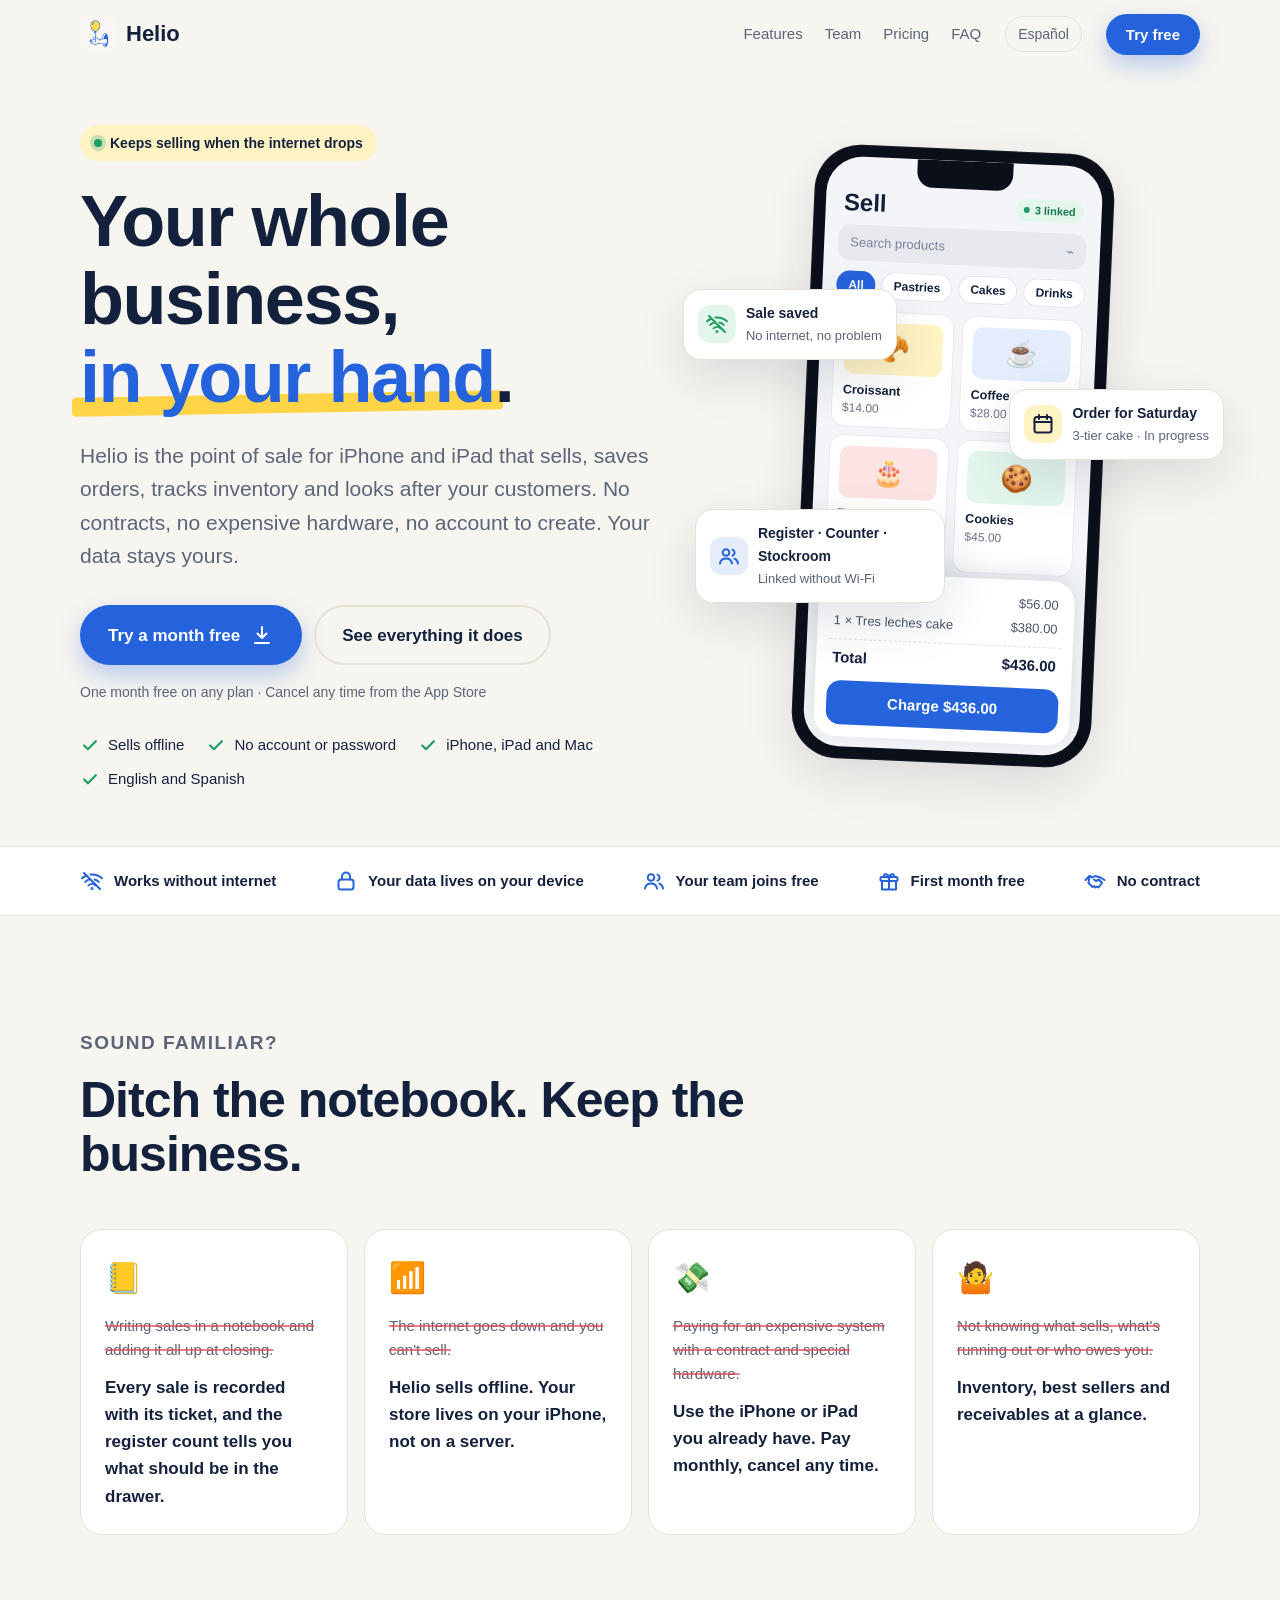
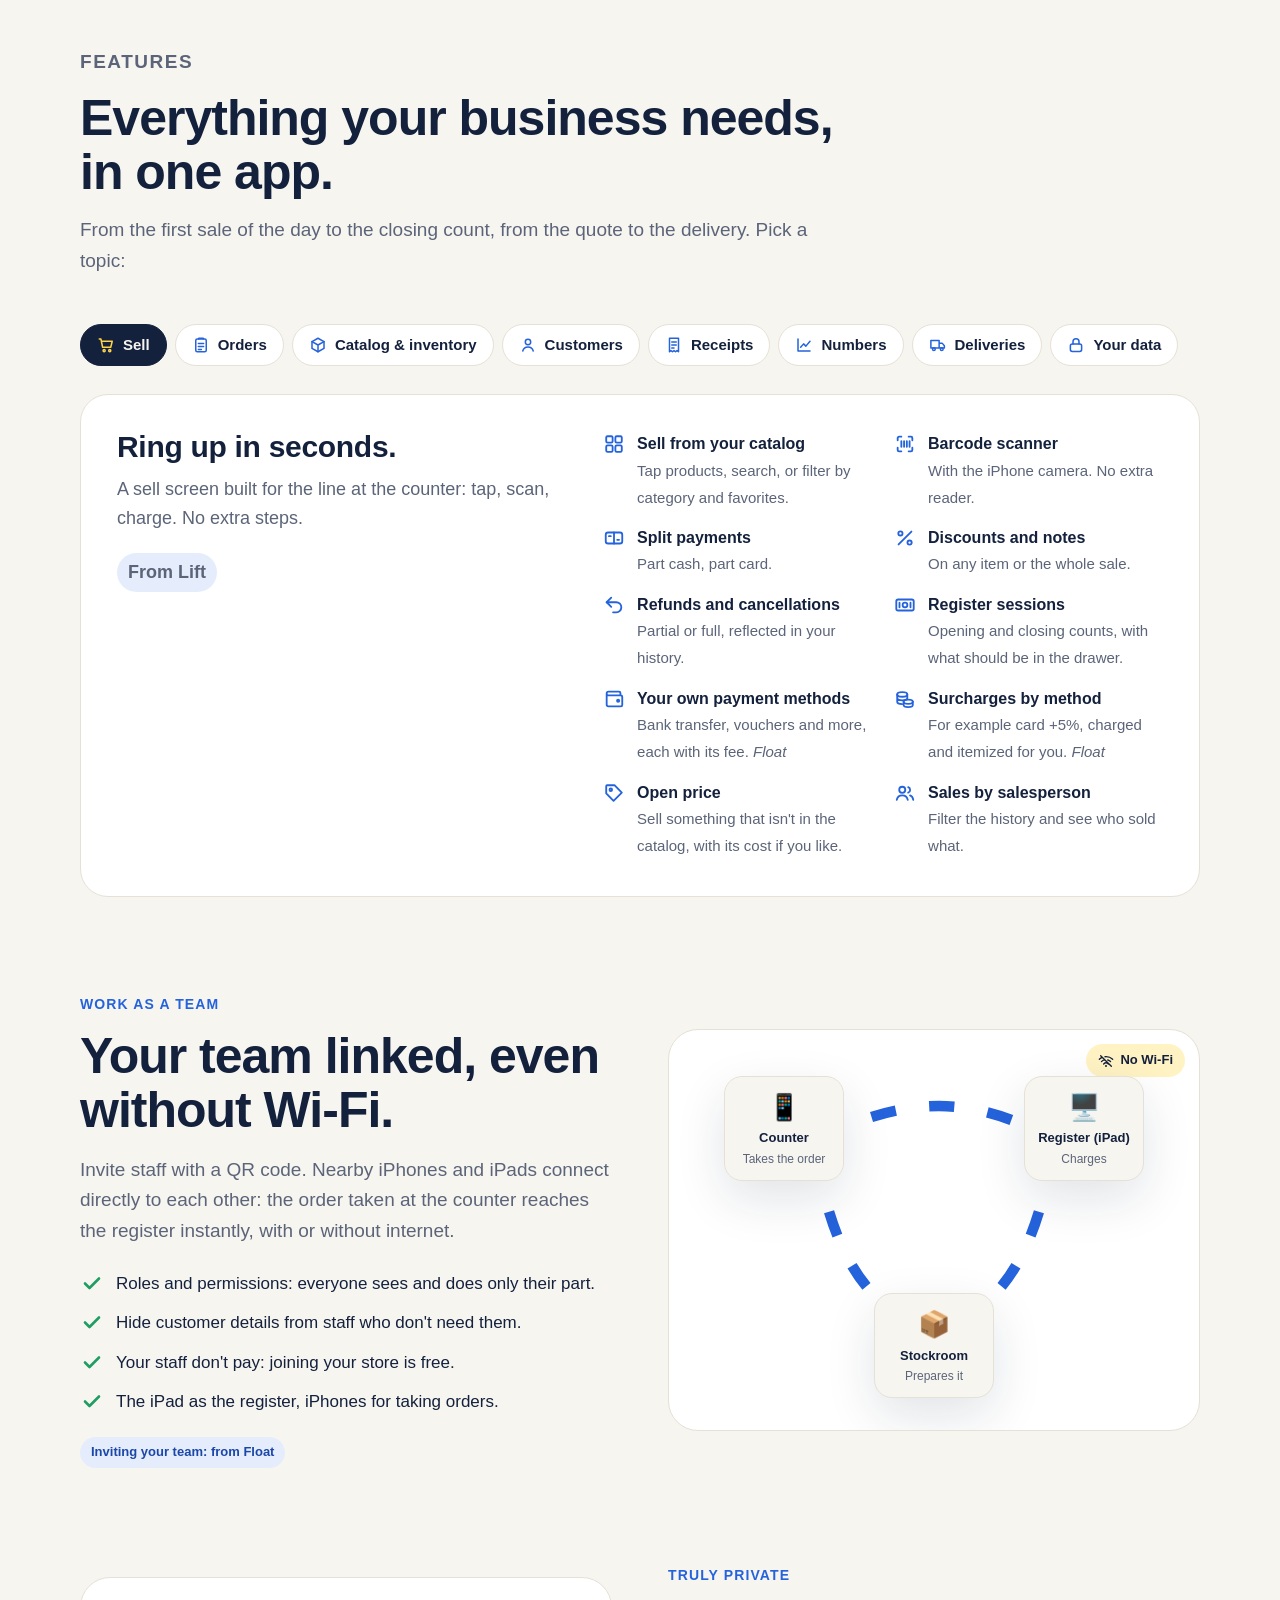
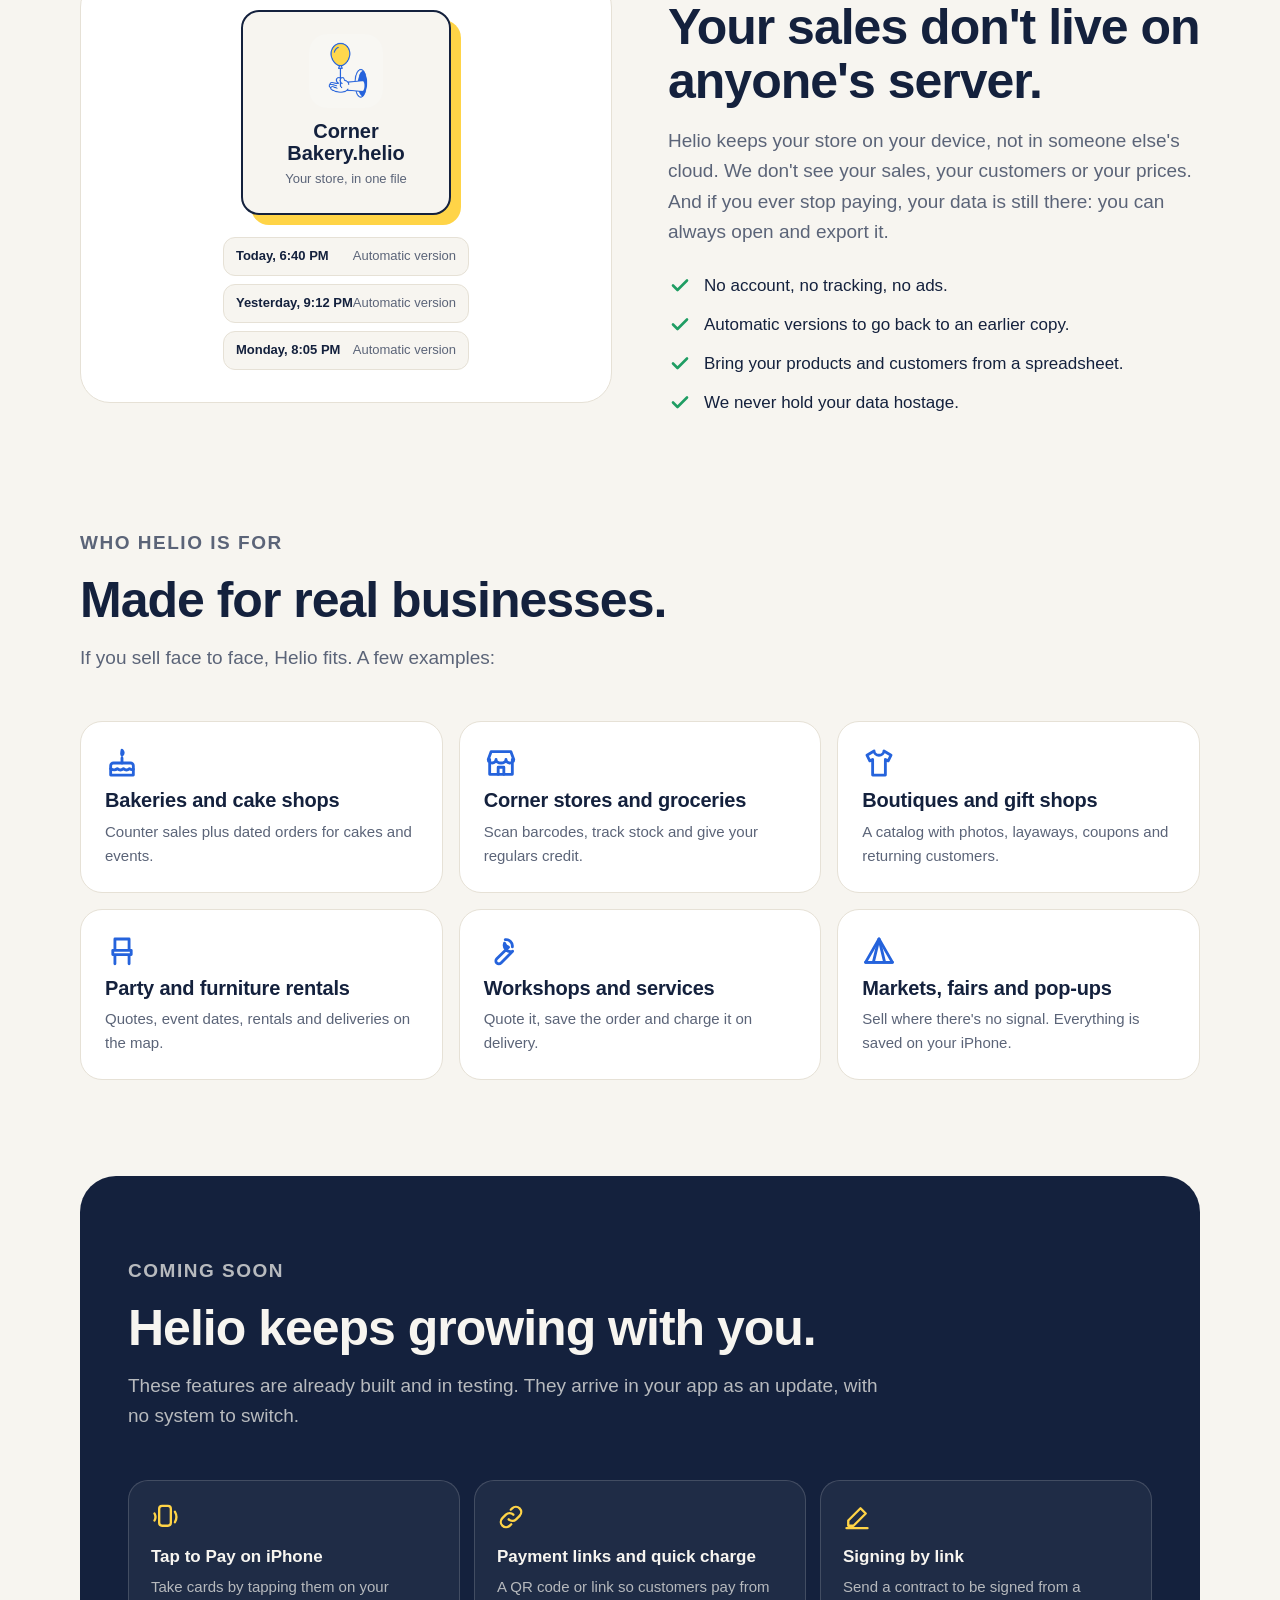
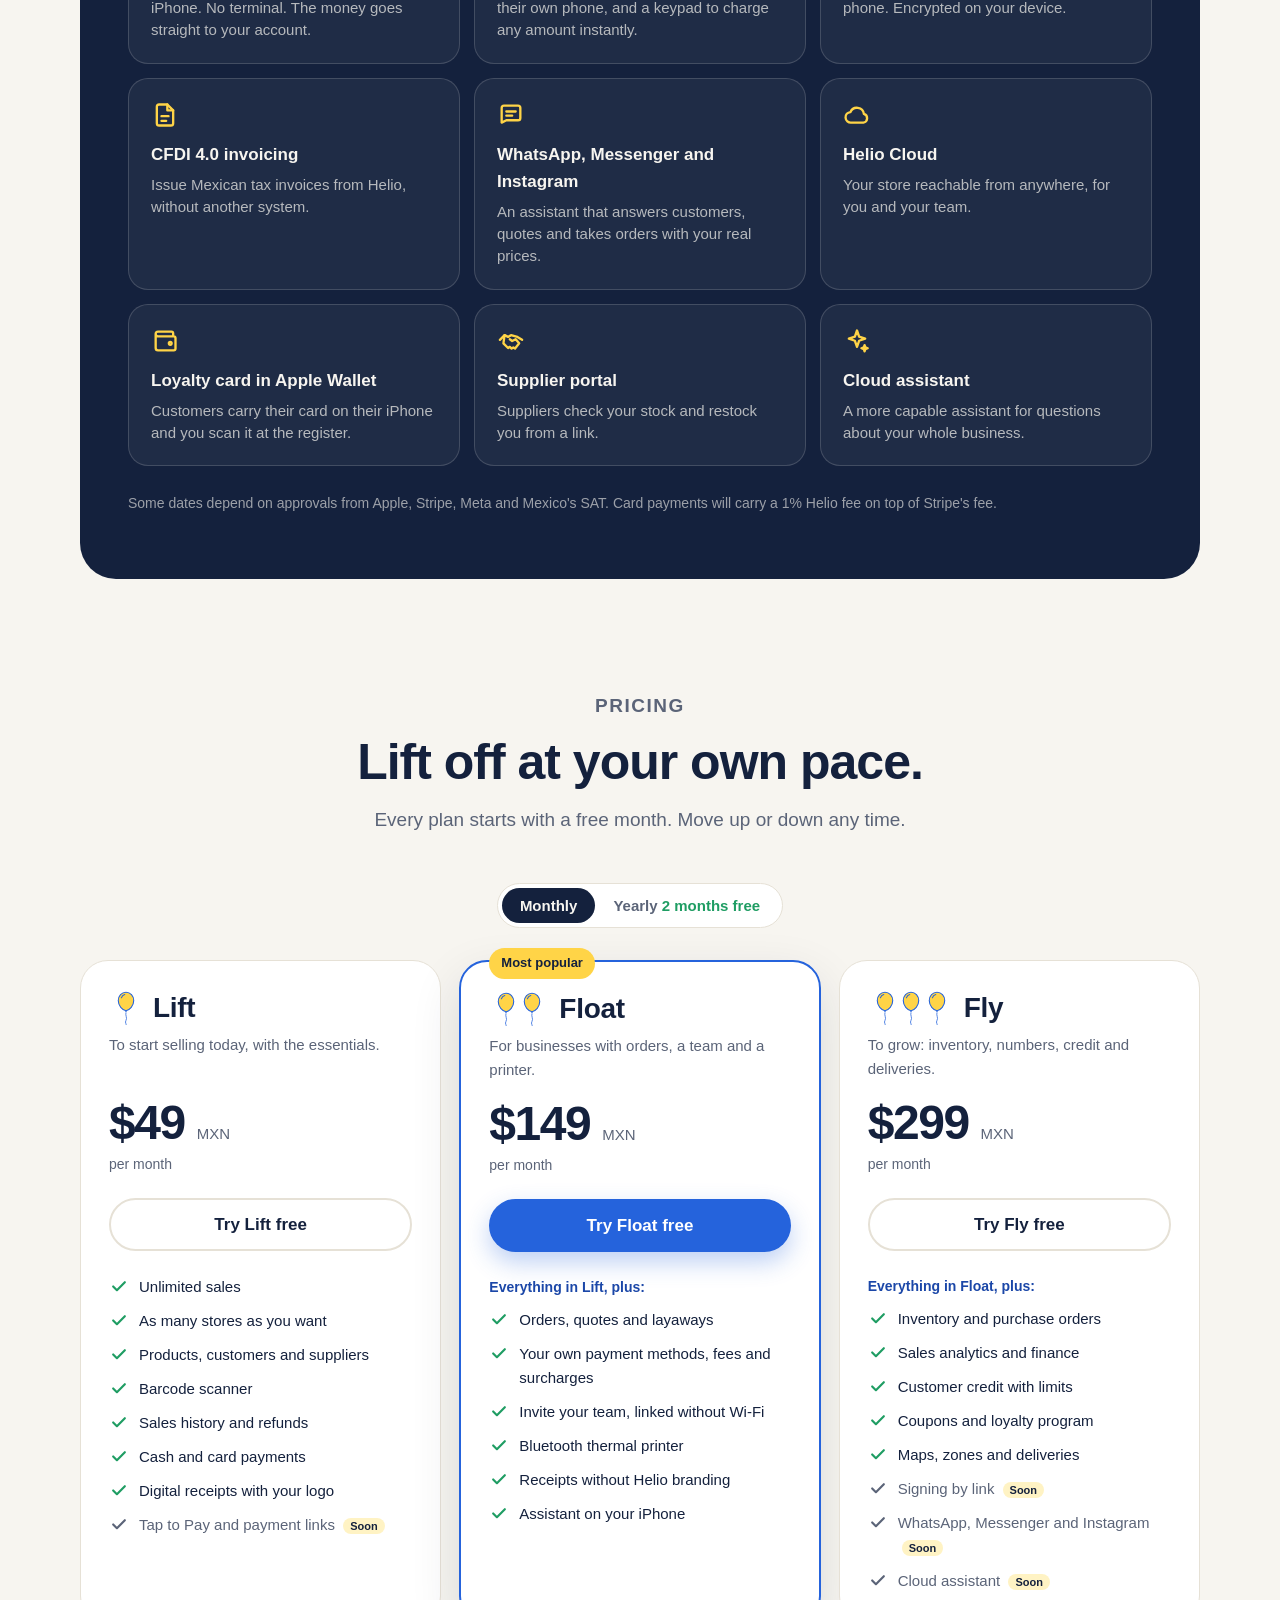
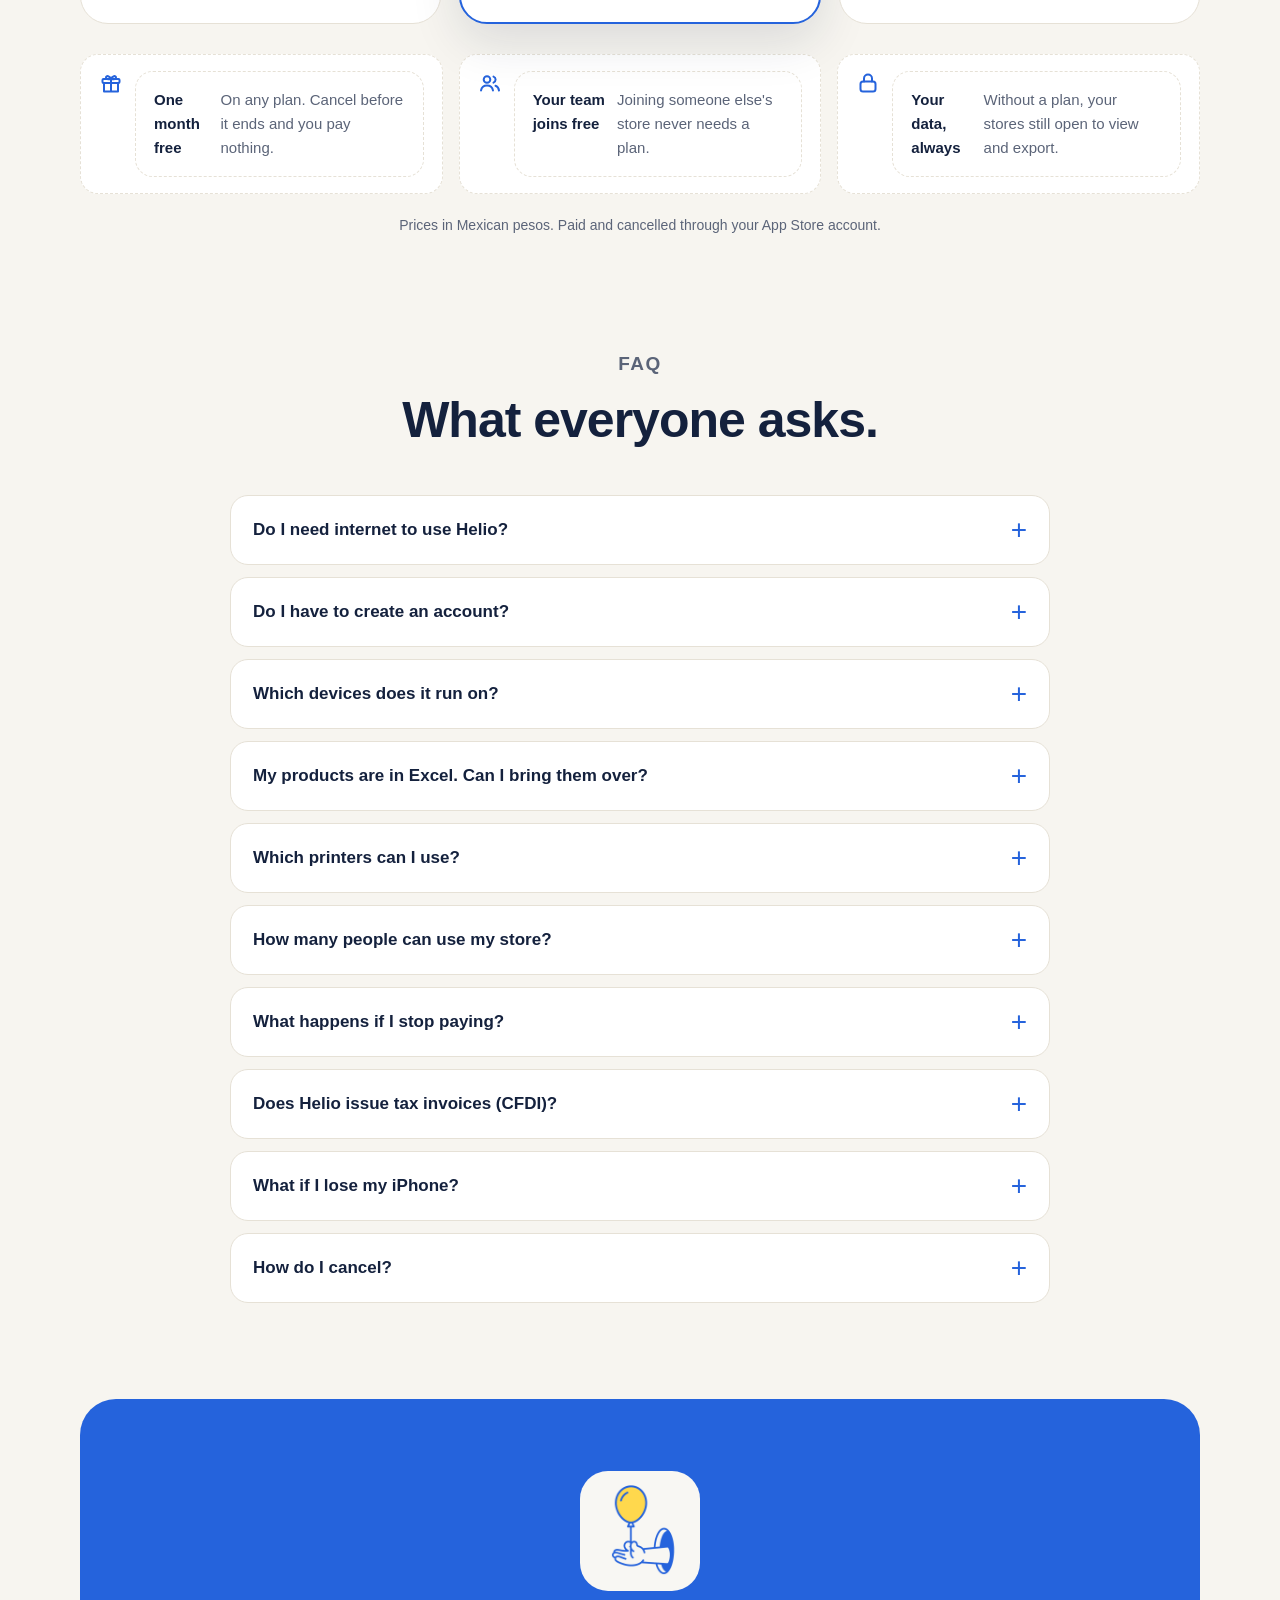
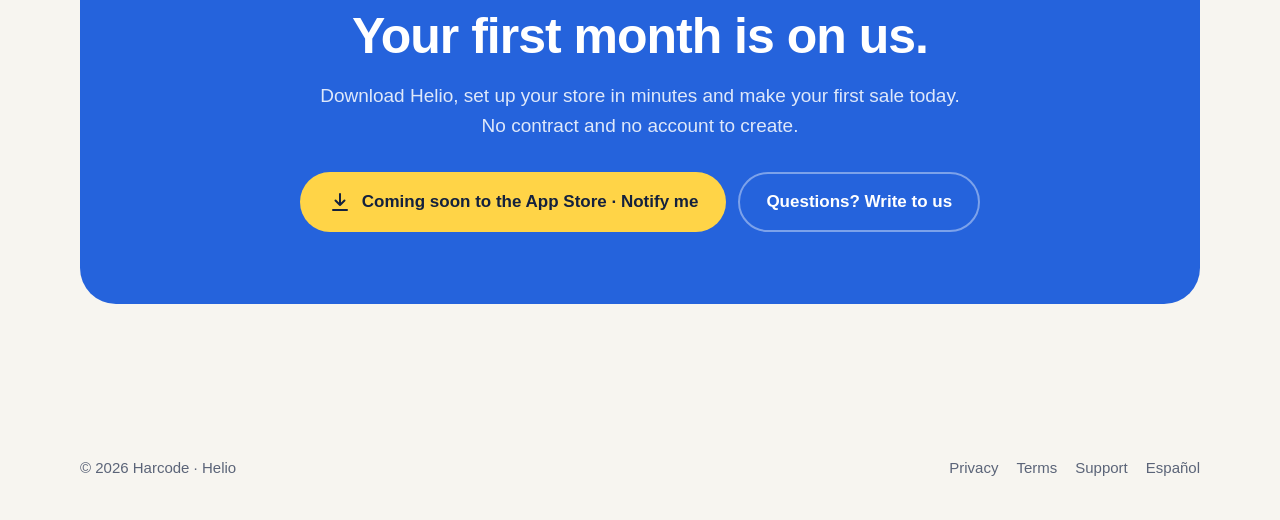
==== commit 059f4b76: "Merge feature/legal-pages into day/2026-11-27" ====
--- a/index.html
+++ b/index.html
@@ -15,9 +15,6 @@
 <meta name="theme-color" content="#F7F5F0">
 <link rel="icon" href="./assets/icon.png">
 <link rel="apple-touch-icon" href="./assets/icon.png">
-<link rel="preconnect" href="https://fonts.googleapis.com">
-<link rel="preconnect" href="https://fonts.gstatic.com" crossorigin>
-<link rel="stylesheet" href="https://fonts.googleapis.com/css2?family=Bricolage+Grotesque:opsz,wght@12..96,600..800&display=swap">
 <link rel="stylesheet" href="./assets/landing.css">
 </head>
 <body>
--- a/assets/landing.css
+++ b/assets/landing.css
@@ -13,7 +13,7 @@
   --green: #1F9D63;
   --shadow: 0 18px 50px rgba(20, 33, 61, .12);
   --radius: 22px;
-  --display: "Bricolage Grotesque", ui-rounded, -apple-system, BlinkMacSystemFont, "Segoe UI", sans-serif;
+  --display: ui-rounded, "SF Pro Rounded", -apple-system, BlinkMacSystemFont, "Segoe UI", sans-serif;
   --body: -apple-system, BlinkMacSystemFont, "SF Pro Text", "Segoe UI", Roboto, sans-serif;
   color-scheme: light;
 }
